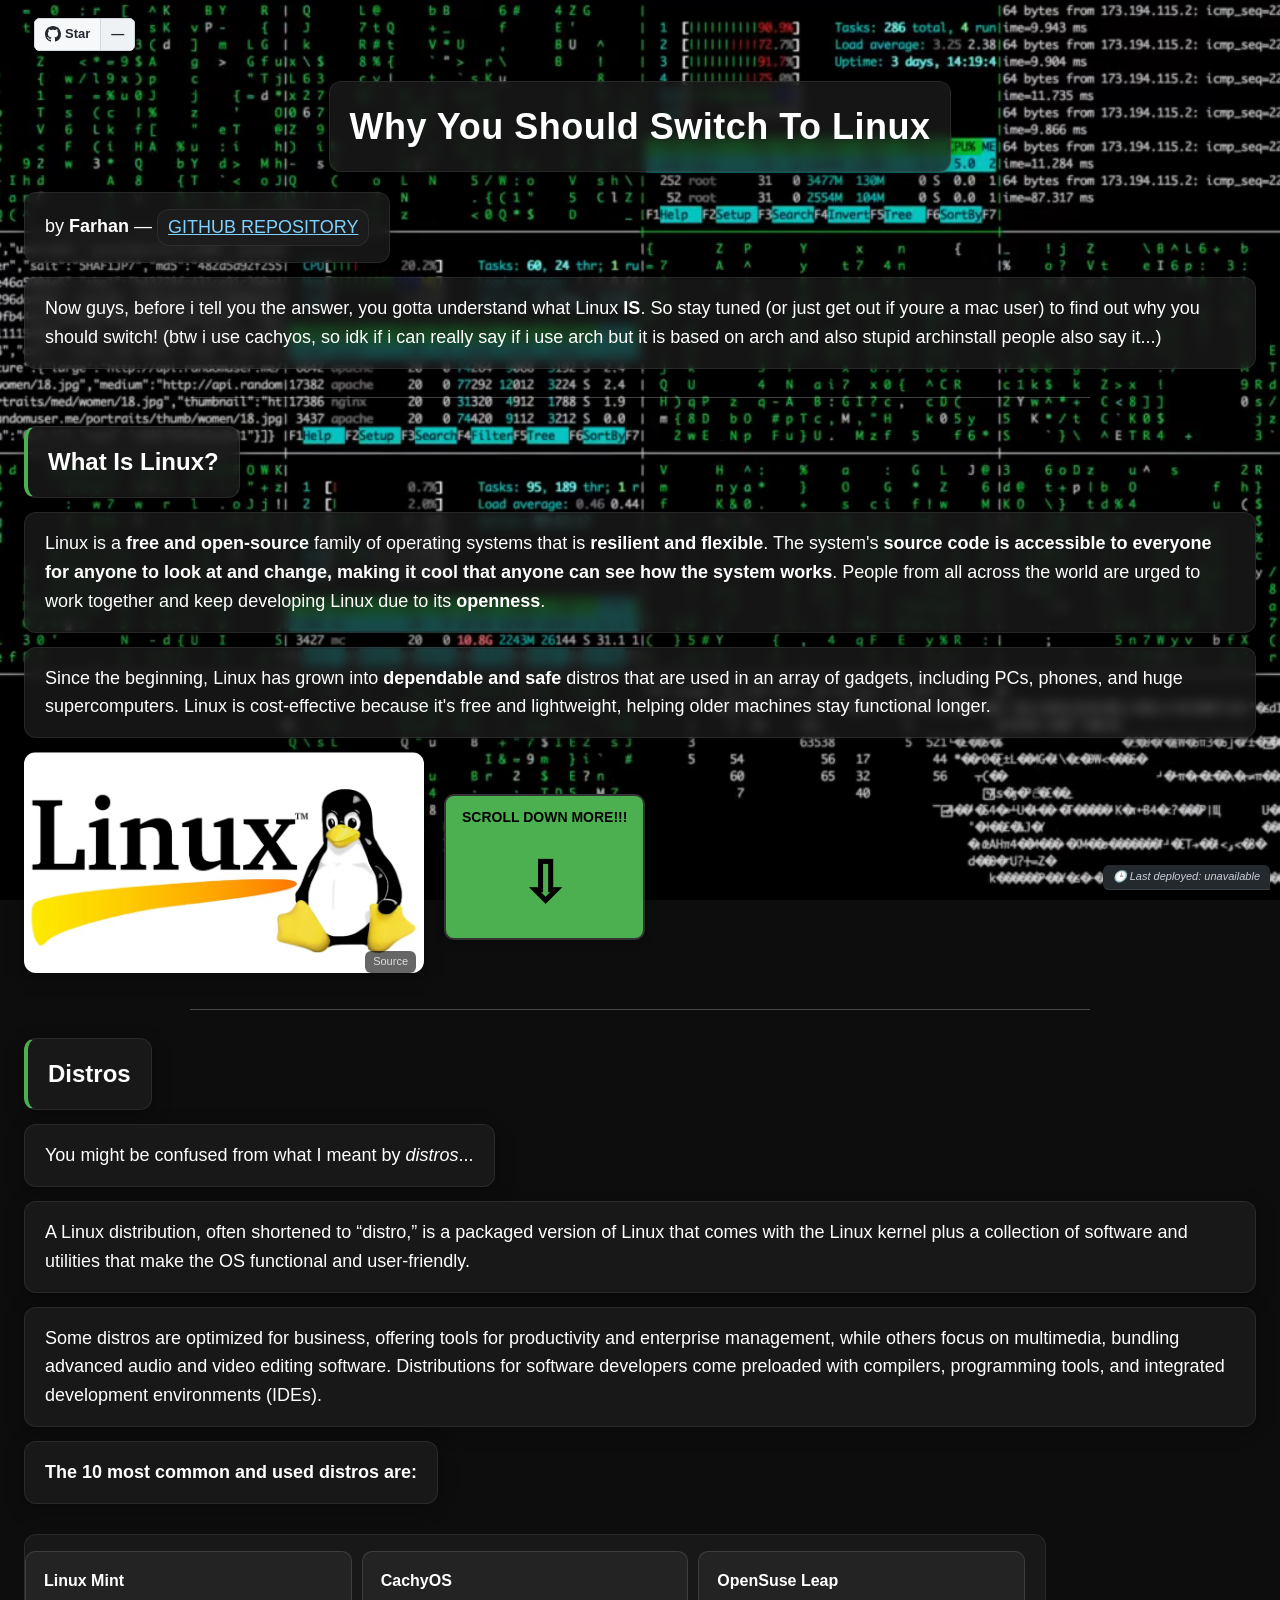
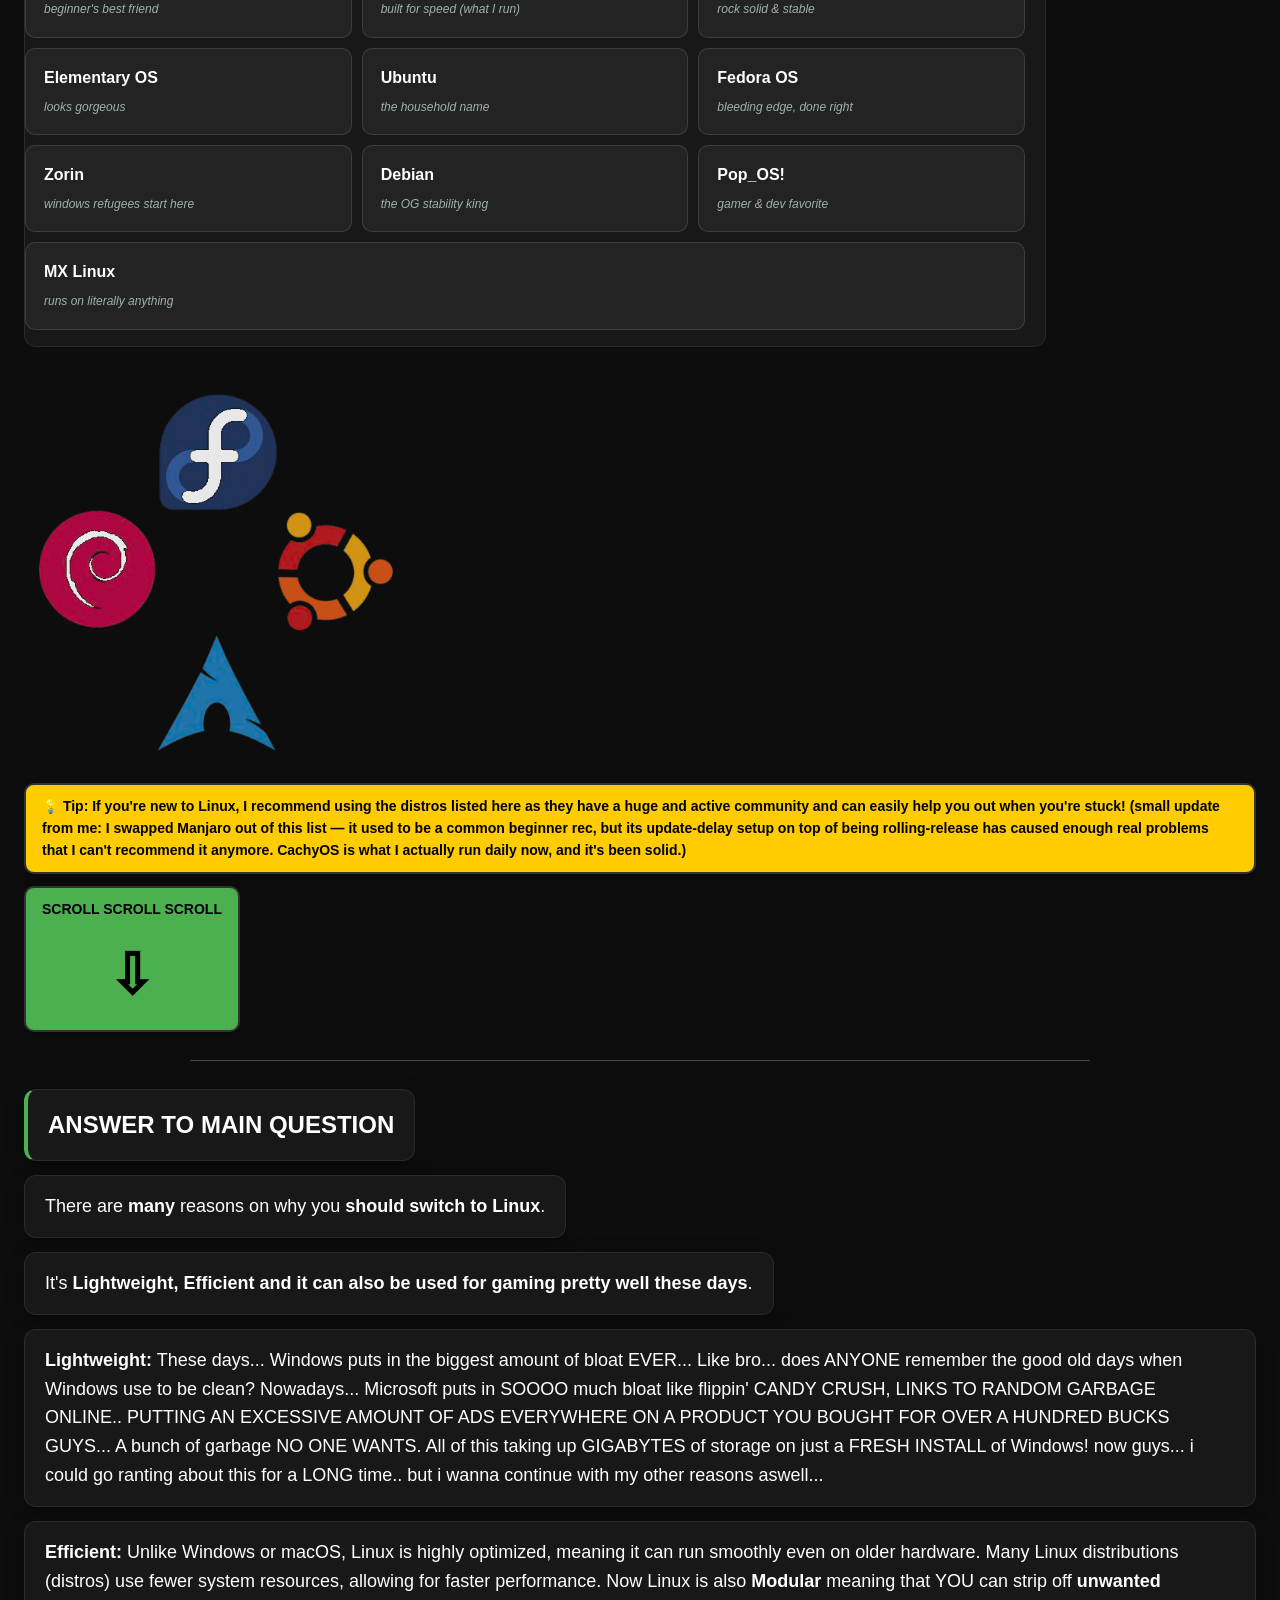
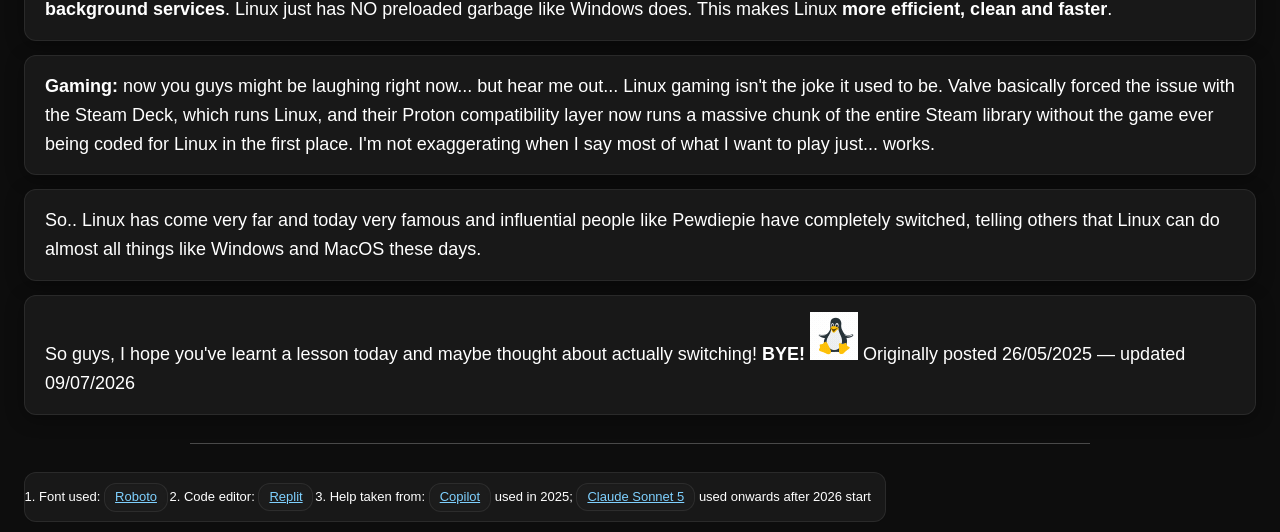
==== index.html @ 44c02787 "Update script version in index.html" ====
<!DOCTYPE html>
<html lang="en">
<head>
  <meta charset="utf-8">
  <meta name="viewport" content="width=device-width, initial-scale=1.0">
  <title>Why You Should Switch To Linux</title>

  <link rel="icon" type="image/x-icon" href="pics/scemer.ico">
  <link rel="stylesheet" href="Style.css?v=29">
  <link rel="preconnect" href="https://ghbtns.com">
  <link rel="preconnect" href="https://api.github.com">
  <link rel="preconnect" href="https://github.com">

  <meta name="description" content="Why you should switch to Linux — a tuff, student-made place.">
  <meta property="og:title" content="Why You Should Switch To Linux">
  <meta property="og:description" content="Why you should switch to Linux — a tuff, student-made place..">
  <meta property="og:image" content="https://pizzafliper030.github.io/SwitchToLinuxSchProject/pics/linuxlogo.png">
  <meta property="og:type" content="website">
  <meta name="twitter:card" content="summary_large_image">
  <meta name="twitter:title" content="Why You Should Switch To Linux">
  <meta name="twitter:description" content="Why you should switch to Linux — a tuff, student-made place.">
  <meta name="twitter:image" content="https://pizzafliper030.github.io/SwitchToLinuxSchProject/pics/linuxlogo.png">
  <meta name="theme-color" content="#0d0d0d">
  <meta http-equiv="Cache-Control" content="no-store">
</head>
<body>

  <video autoplay loop muted playsinline preload="metadata" poster="vids/hecker-poster.jpg" class="bg-video">
    <source src="vids/hecker.webm" type="video/webm">
    <source src="vids/hecker.mp4" type="video/mp4">
  </video>

  <div class="page-content">

  <header class="page-header">
    <div class="star-wrapper">
      <a href="https://github.com/Pizzafliper030/SwitchToLinuxSchProject" target="_blank" rel="noopener" class="star-button" id="star-button">
        <span class="star-btn-main">
          <svg class="star-btn-icon" viewBox="0 0 16 16" width="16" height="16" aria-hidden="true">
            <path fill="currentColor" fill-rule="evenodd" d="M8 0C3.58 0 0 3.58 0 8c0 3.54 2.29 6.53 5.47 7.59.4.07.55-.17.55-.38 0-.19-.01-.82-.01-1.49-2.01.37-2.53-.49-2.69-.94-.09-.23-.48-.94-.82-1.13-.28-.15-.68-.52-.01-.53.63-.01 1.08.58 1.23.82.72 1.21 1.87.87 2.33.66.07-.52.28-.87.51-1.07-1.78-.2-3.64-.89-3.64-3.95 0-.87.31-1.59.82-2.15-.08-.2-.36-1.02.08-2.12 0 0 .67-.21 2.2.82.64-.18 1.32-.27 2-.27.68 0 1.36.09 2 .27 1.53-1.04 2.2-.82 2.2-.82.44 1.1.16 1.92.08 2.12.51.56.82 1.27.82 2.15 0 3.07-1.87 3.75-3.65 3.95.29.25.54.73.54 1.48 0 1.07-.01 1.93-.01 2.2 0 .21.15.46.55.38A8.013 8.013 0 0016 8c0-4.42-3.58-8-8-8z"/>
          </svg>
          Star
        </span>
        <span class="star-btn-count" id="star-count">&mdash;</span>
      </a>
    </div>

    <h1 class="page-title">Why You Should Switch To Linux</h1>

    <p class="byline">
      by <strong>Farhan</strong> &mdash;
      <a href="https://github.com/Pizzafliper030/SwitchToLinuxSchProject">GITHUB REPOSITORY</a>
    </p>

    <p>Now guys, before i tell you the answer, you gotta understand what Linux <strong>IS</strong>. So stay tuned (or just get out if youre a mac user) to find out why you should switch! (btw i use cachyos, so idk if i can really say if i use arch but it is based on arch and also stupid archinstall people also say it...)</p>
  </header>

  <hr>

  <main>
    <section>
      <h2>What Is Linux?</h2>
      <p>Linux is a <strong>free and open-source</strong> family of operating systems that is <strong>resilient and
      flexible</strong>. The system's <strong>source code is accessible to everyone for anyone to look at and change,
      making it cool that anyone can see how the system works</strong>. People from all across the world are urged to
      work together and keep developing Linux due to its <strong>openness</strong>.</p>

      <p>Since the beginning, Linux has grown into <strong>dependable and safe</strong> distros that are used in an array of
      gadgets, including PCs, phones, and huge supercomputers. Linux is cost-effective because it's free and lightweight,
      helping older machines stay functional longer.</p>

      <div class="container">
        <div class="image">
          <picture>
            <source srcset="pics/linuxlogo.webp" type="image/webp">
            <img src="pics/linuxlogo.png" alt="Linux logo" width="400" height="200" loading="lazy">
          </picture>
          <a href="https://duckduckgo.com/?q=linux+logo&ia=images&iax=images&iai=https%3A%2F%2Flogos-world.net%2Fwp-content%2Fuploads%2F2020%2F09%2FLinux-Symbol.png" class="image-credit">Source</a>
        </div>
        <div class="scroll-first">
          SCROLL DOWN MORE!!!
          <div class="big-arrow">&#8681;</div>
        </div>
      </div>
    </section>

    <hr>

    <section>
      <h2>Distros</h2>
      <p>You might be confused from what I meant by <em>distros</em>...</p>
      <p>A Linux distribution, often shortened to &ldquo;distro,&rdquo; is a packaged version of Linux that comes with the Linux kernel
      plus a collection of software and utilities that make the OS functional and user-friendly.</p>
      <p>Some distros are optimized for business, offering tools for productivity and enterprise management,
      while others focus on multimedia, bundling advanced audio and video editing software. Distributions
      for software developers come preloaded with compilers, programming tools, and integrated
      development environments (IDEs).</p>
      <p><strong>The 10 most common and used distros are:</strong></p>

      <div class="container">
        <ol class="distro-grid">
          <li class="distro-card"><strong>Linux Mint</strong><span class="tagline">beginner's best friend</span></li>
          <li class="distro-card"><strong>CachyOS</strong><span class="tagline">built for speed (what I run)</span></li>
          <li class="distro-card"><strong>OpenSuse Leap</strong><span class="tagline">rock solid & stable</span></li>
          <li class="distro-card"><strong>Elementary OS</strong><span class="tagline">looks gorgeous</span></li>
          <li class="distro-card"><strong>Ubuntu</strong><span class="tagline">the household name</span></li>
          <li class="distro-card"><strong>Fedora OS</strong><span class="tagline">bleeding edge, done right</span></li>
          <li class="distro-card"><strong>Zorin</strong><span class="tagline">windows refugees start here</span></li>
          <li class="distro-card"><strong>Debian</strong><span class="tagline">the OG stability king</span></li>
          <li class="distro-card"><strong>Pop_OS!</strong><span class="tagline">gamer & dev favorite</span></li>
          <li class="distro-card"><strong>MX Linux</strong><span class="tagline">runs on literally anything</span></li>
        </ol>

        <div class="distro-fan-wrap">
          <img src="pics/spinnyspinspin.png" alt="Debian, Ubuntu, Fedora, and Arch Linux logos arranged in a cross" class="distro-fan-img" loading="lazy">
        </div>

        <div class="boxes">
          <div class="fun-fact">
            &#128161; Tip: If you're <strong>new</strong> to Linux, I recommend using the distros listed here as they have a
            <strong>huge and active community and can easily help</strong> you out when you're stuck! (small update from me: I swapped Manjaro out of this list — it used to be a common beginner rec, but its update-delay setup on top of being rolling-release has caused enough real problems that I can't recommend it anymore. CachyOS is what I actually run daily now, and it's been solid.)
          </div>
          <div class="extra-box">
            <strong>SCROLL SCROLL SCROLL</strong>
            <div class="big-arrow">&#8681;</div>
          </div>
        </div>
      </div>
    </section>

    <hr>

    <section>
      <h2>ANSWER TO MAIN QUESTION</h2>
      <p>There are <strong>many</strong> reasons on why you <strong>should switch to Linux</strong>.</p>
      <p>It's <strong>Lightweight, Efficient and it can also be used for gaming pretty well these days</strong>.</p>

      <p><strong>Lightweight:</strong> These days... Windows puts in the biggest amount of bloat EVER... Like bro... does ANYONE remember the good old days when Windows use to be clean? Nowadays... Microsoft puts in SOOOO much bloat like flippin' CANDY CRUSH, LINKS TO RANDOM GARBAGE ONLINE.. PUTTING AN EXCESSIVE AMOUNT OF ADS EVERYWHERE ON A PRODUCT YOU BOUGHT FOR OVER A HUNDRED BUCKS GUYS... A bunch of garbage NO ONE WANTS. All of this taking up GIGABYTES of storage on just a FRESH INSTALL of Windows! now guys... i could go ranting about this for a LONG time.. but i wanna continue with my other reasons aswell...</p>

      <p><strong>Efficient:</strong> Unlike Windows or macOS, Linux is highly optimized, meaning it can run smoothly even on older hardware. Many Linux distributions (distros) use fewer system resources, allowing for faster performance. Now Linux is also <strong>Modular</strong> meaning that YOU can strip off <strong>unwanted background services</strong>. Linux just has NO preloaded garbage like Windows does. This makes Linux <strong>more efficient, clean and faster</strong>.</p>

      <p><strong>Gaming:</strong> now you guys might be laughing right now... but hear me out... Linux gaming isn't the joke it used to be. Valve basically forced the issue with the Steam Deck, which runs Linux, and their Proton compatibility layer now runs a massive chunk of the entire Steam library without the game ever being coded for Linux in the first place. I'm not exaggerating when I say most of what I want to play just... works.</p>

      <p>So.. Linux has come very far and today very famous and influential people like Pewdiepie have completely switched, telling others that Linux can do almost all things like Windows and MacOS these days.</p>

      <p>So guys, I hope you've learnt a lesson today and maybe thought about actually switching! <strong>BYE!</strong>
        <img src="vids/linuxlogoanim.gif" alt="animated Linux logo" loading="lazy">
        <span class="post-date">Originally posted 26/05/2025 &mdash; updated 09/07/2026</span>
      </p>
    </section>
  </main>

  <hr>

  <footer>
    <ol>
      <li>Font used: <a href="https://fonts.google.com/specimen/Roboto?preview.text=Hi">Roboto</a></li>
      <li>Code editor: <a href="https://replit.com">Replit</a></li>
      <li>Help taken from: <a href="https://copilot.microsoft.com/">Copilot</a> used in 2025;
        <a href="https://claude.ai/new">Claude Sonnet 5</a> used onwards after 2026 start</li>
    </ol>
  </footer>

  <div class="status-stack">
    <div id="deploy-time">&#128337; Last deployed: loading...</div>
    <a href="https://github.com/Pizzafliper030/SwitchToLinuxSchProject/actions/workflows/pages/pages-build-deployment"
       target="_blank" rel="noopener" class="corner-badge">
      <img src="https://github.com/Pizzafliper030/SwitchToLinuxSchProject/actions/workflows/pages/pages-build-deployment/badge.svg"
           alt="Build Status" loading="lazy">
    </a>
  </div>

  </div>

  <script src="Extra.js?v=17" defer></script>
</body>
</html>
---- Style.css ----
/* background color and font */
:root {
  --smooth-ease: cubic-bezier(0.22, 1, 0.36, 1);
  --bg-dark: #0d0d0d;
  --panel-dark: #24292e;
}

html {
  scroll-behavior: smooth;
  background-color: var(--bg-dark);
}

body {
  font-family: "Segoe UI", "Helvetica Neue", Arial, sans-serif;
  line-height: 1.6;
  padding: 0 16px;
  background-color: var(--bg-dark);
}

.bg-video {
  position: fixed;
  top: 0;
  left: 0;
  width: 100vw;
  height: 100vh;
  object-fit: cover;
  background-color: var(--bg-dark);
}

/* Content layer */
.page-content {
  position: relative;
  z-index: 1;
}

p, h1, h2, h3, ul, ol, a {
  background-color: rgba(30, 30, 30, 0.72);
  backdrop-filter: blur(6px);
  -webkit-backdrop-filter: blur(6px);
  padding: 16px 20px;
  border-radius: 12px;
  border: 1px solid rgba(255, 255, 255, 0.08);
  width: fit-content;
  max-width: 100%;
}

p, h1, h2, h3 {
  margin: 14px 0;
  box-shadow: 0 4px 18px rgba(0, 0, 0, 0.35);
  color: white;
}

a {
  padding: 3px 10px;
  display: inline-block;
  vertical-align: middle;
  color: #7fd1ff;
  text-decoration: underline;
  transition: color 0.2s var(--smooth-ease);
}

a:hover,
a:focus-visible {
  color: #b3e6ff;
}

li {
  color: white;
  padding: 6px 8px;
  border-radius: 6px;
  list-style-type: decimal;
  transition: background-color 0.2s var(--smooth-ease);
}

li:hover {
  background-color: rgba(255, 255, 255, 0.08);
}

hr {
  border: none;
  border-top: 1px solid rgba(255, 255, 255, 0.25);
  max-width: 900px;
  margin: 28px auto;
}

h1 {
  text-align: center;
  display: block;
  margin: 20px auto;
  z-index: 2;
  font-weight: bold;
  letter-spacing: 0.5px;
  font-size: clamp(22px, 3vw + 12px, 36px);
}

/* subheadings */
h2 {
  font-weight: bold;
  border-left: 4px solid #4caf50;
}

/* paragraphs */
p {
  font-size: clamp(15px, 1.1vw + 12px, 18px);
}

/* ordered lists */
ol {
  padding-left: 36px;
  font-size: 16px;
}

.container {
  display: flex;
  align-items: center;
  flex-wrap: wrap;
  gap: 20px;
}

.distro-grid {
  display: flex;
  flex-wrap: wrap;
  gap: 10px;
  list-style: none;
  padding-left: 0;
  max-width: 1000px;
}

.distro-card {
  background-color: rgba(255, 255, 255, 0.05);
  border: 1px solid rgba(255, 255, 255, 0.12);
  border-radius: 10px;
  padding: 16px 18px;
  min-width: 220px;
  flex: 1 1 220px;
  list-style-type: none;
}

.distro-card strong {
  display: block;
  margin-bottom: 2px;
}

.distro-card .tagline {
  font-size: 12px;
  font-style: italic;
  color: #9fb3a8;
}

.distro-card.reveal {
  transition-duration: 0.5s;
}

.distro-card:nth-child(1) { transition-delay: 0s; }
.distro-card:nth-child(2) { transition-delay: 0.05s; }
.distro-card:nth-child(3) { transition-delay: 0.1s; }
.distro-card:nth-child(4) { transition-delay: 0.15s; }
.distro-card:nth-child(5) { transition-delay: 0.2s; }
.distro-card:nth-child(6) { transition-delay: 0.25s; }
.distro-card:nth-child(7) { transition-delay: 0.3s; }
.distro-card:nth-child(8) { transition-delay: 0.35s; }
.distro-card:nth-child(9) { transition-delay: 0.4s; }
.distro-card:nth-child(10) { transition-delay: 0.45s; }

.image {
  position: relative;
  display: inline-block;
}

.image img {
  max-width: 100%;
  width: 400px;
  height: auto;
  border-radius: 12px;
  box-shadow: 0 4px 18px rgba(0, 0, 0, 0.4);
  transition: transform 0.3s var(--smooth-ease);
}

.image img:hover {
  transform: scale(1.02);
  will-change: transform;
}

.image-credit {
  position: absolute;
  bottom: 8px;
  right: 8px;
  background-color: rgba(0, 0, 0, 0.6);
  backdrop-filter: none;
  -webkit-backdrop-filter: none;
  border: none;
  color: #ddd;
  font-size: 11px;
  padding: 2px 8px;
  border-radius: 6px;
  width: auto;
  text-decoration: none;
  transition: background-color 0.2s var(--smooth-ease), color 0.2s var(--smooth-ease);
}

.image-credit:hover,
.image-credit:focus-visible {
  background-color: rgba(0, 0, 0, 0.85);
  color: #fff;
}

.scroll-first, .fun-fact, .extra-box {
  padding: 10px 16px;
  border-radius: 10px;
  font-size: 14px;
  font-weight: bold;
  border: 2px solid #333;
  width: fit-content;
  max-width: 100%;
  box-shadow: 0 3px 10px rgba(0, 0, 0, 0.3);
}

.scroll-first {
  background-color: #4caf50;
  text-align: center;
}

.boxes {
  display: flex;
  flex-direction: column;
  gap: 12px;
}

.fun-fact {
  background-color: #ffcc00;
  align-self: center;
}

.extra-box {
  background-color: #4caf50;
  position: relative;
}

.big-arrow {
  font-size: 56px;
  text-align: center;
  margin-top: 10px;
  animation: bob 1.6s ease-in-out infinite;
}

@keyframes bob {
  0%, 100% { transform: translateY(0); }
  50% { transform: translateY(8px); }
}

@media (prefers-reduced-motion: reduce) {
  .big-arrow {
    animation: none;
  }
}

.distro-fan-wrap {
  display: flex;
  justify-content: center;
  align-self: center;
  flex: 0 0 auto;
  max-width: 100%;
}

.distro-fan-img {
  max-width: 380px;
  width: 100%;
  height: auto;
}

@media (prefers-reduced-motion: reduce) {
  .distro-fan-img {
    transform: none !important;
  }
}

.status-stack {
  position: fixed;
  bottom: 10px;
  right: 10px;
  z-index: 9999;
  display: flex;
  flex-direction: column;
  align-items: flex-end;
  gap: 0;
  -webkit-text-size-adjust: 100%;
  text-size-adjust: 100%;
}

.corner-badge {
  display: block;
  background-color: var(--panel-dark);
  padding: 6px 10px;
  border-radius: 0 0 6px 6px;
  box-shadow: 0 2px 8px rgba(0, 0, 0, 0.3);
  text-align: center;
}

.corner-badge img {
  vertical-align: middle;
  height: 20px;
  width: auto;
}

#deploy-time {
  font-size: 11px;
  color: #c9d1d9;
  background-color: var(--panel-dark);
  padding: 3px 10px;
  border-radius: 6px 6px 0 6px;
  font-style: italic;
  border-bottom: 1px solid rgba(255, 255, 255, 0.1);
  text-align: center;
}

.star-wrapper {
  animation: fadeInStar 1.5s ease-out forwards;
  opacity: 0;
  margin: 10px;
  display: inline-block;
}

.star-button {
  display: inline-flex;
  align-items: stretch;
  text-decoration: none;
  font-size: 13px;
  font-weight: 600;
  font-family: -apple-system, "Segoe UI", Arial, sans-serif;
  border-radius: 6px;
  overflow: hidden;
  box-shadow: 0 4px 14px rgba(0, 0, 0, 0.4);
  background: none;
  border: none;
  padding: 0;
  width: auto;
  backdrop-filter: none;
  -webkit-backdrop-filter: none;
}

.star-btn-main {
  display: flex;
  align-items: center;
  gap: 4px;
  background-color: #f6f8fa;
  color: #24292f;
  padding: 5px 10px;
  border: 1px solid #d0d7de;
  border-right: none;
}

.star-btn-icon {
  flex-shrink: 0;
}

.star-btn-count {
  display: flex;
  align-items: center;
  background-color: #eff2f5;
  color: #24292f;
  padding: 5px 10px;
  border: 1px solid #d0d7de;
  font-weight: 600;
}

.star-button:hover .star-btn-main {
  background-color: #f3f4f6;
}

@keyframes fadeInStar {
  from {
    transform: translateY(-20px);
    opacity: 0;
  }
  to {
    transform: translateY(0);
    opacity: 1;
  }
}

/* Scroll reveal */
.reveal {
  opacity: 0;
  transform: translateY(24px);
  transition: opacity 0.7s var(--smooth-ease), transform 0.7s var(--smooth-ease);
}

.reveal.is-visible {
  opacity: 1;
  transform: none;
}

footer ol {
  display: flex;
  flex-wrap: wrap;
  gap: 6px 16px;
  padding: 8px 14px;
  font-size: 13px;
  margin: 10px 0;
}

footer li {
  padding: 2px 0;
}

/* Hub navigation */
.hub-links {
  display: flex;
  flex-direction: column;
  gap: 8px;
  margin: 20px 0;
}

.hub-card {
  display: block;
  background-color: rgba(30, 30, 30, 0.72);
  backdrop-filter: blur(6px);
  -webkit-backdrop-filter: blur(6px);
  border: 1px solid rgba(255, 255, 255, 0.08);
  border-radius: 12px;
  box-shadow: 0 4px 18px rgba(0, 0, 0, 0.35);
  padding: 12px 18px;
  width: fit-content;
  max-width: 100%;
  text-decoration: none;
  color: white;
  transition: transform 0.2s var(--smooth-ease), background-color 0.2s var(--smooth-ease);
}

.hub-card:hover,
.hub-card:focus-visible {
  transform: translateY(-3px);
  background-color: rgba(40, 40, 40, 0.8);
  color: white;
}

.hub-card h3 {
  margin: 0 0 6px 0;
  color: white;
}

.hub-card-desc {
  margin: 0;
  font-size: 14px;
  color: #9fb3a8;
}

/* Diagonal placement: top-left down to bottom-right */
.hub-links .hub-card:nth-child(1) { align-self: flex-start; }
.hub-links .hub-card:nth-child(2) { align-self: center; }
.hub-links .hub-card:nth-child(3) { align-self: flex-end; }

/* Back-to-hub link */
.back-link {
  display: inline-block;
  margin: 10px 0;
}

/* Wraps the old scroll-indicator boxes so they're clickable page links
   now, without inheriting the generic anchor's frosted-box styling —
   the box's own look (fun-fact/extra-box/scroll-first) stays untouched. */
.cta-link {
  display: block;
  text-decoration: none;
  color: inherit;
  background: none;
  backdrop-filter: none;
  -webkit-backdrop-filter: none;
  border: none;
  padding: 0;
  width: auto;
  max-width: 100%;
}

.cta-arrow {
  animation: nudge-right 1.6s ease-in-out infinite;
}

@keyframes nudge-right {
  0%, 100% { transform: translateX(0); }
  50% { transform: translateX(8px); }
}

@media (prefers-reduced-motion: reduce) {
  .cta-arrow {
    animation: none;
  }
}

@media (max-width: 600px) {
  p, h1, h2, h3, ul, ol, a {
    width: auto;
  }

  #deploy-time {
    font-size: 9px;
    padding: 2px 7px;
  }

  .corner-badge {
    padding: 4px 7px;
  }

  .corner-badge img {
    height: 16px;
  }
}
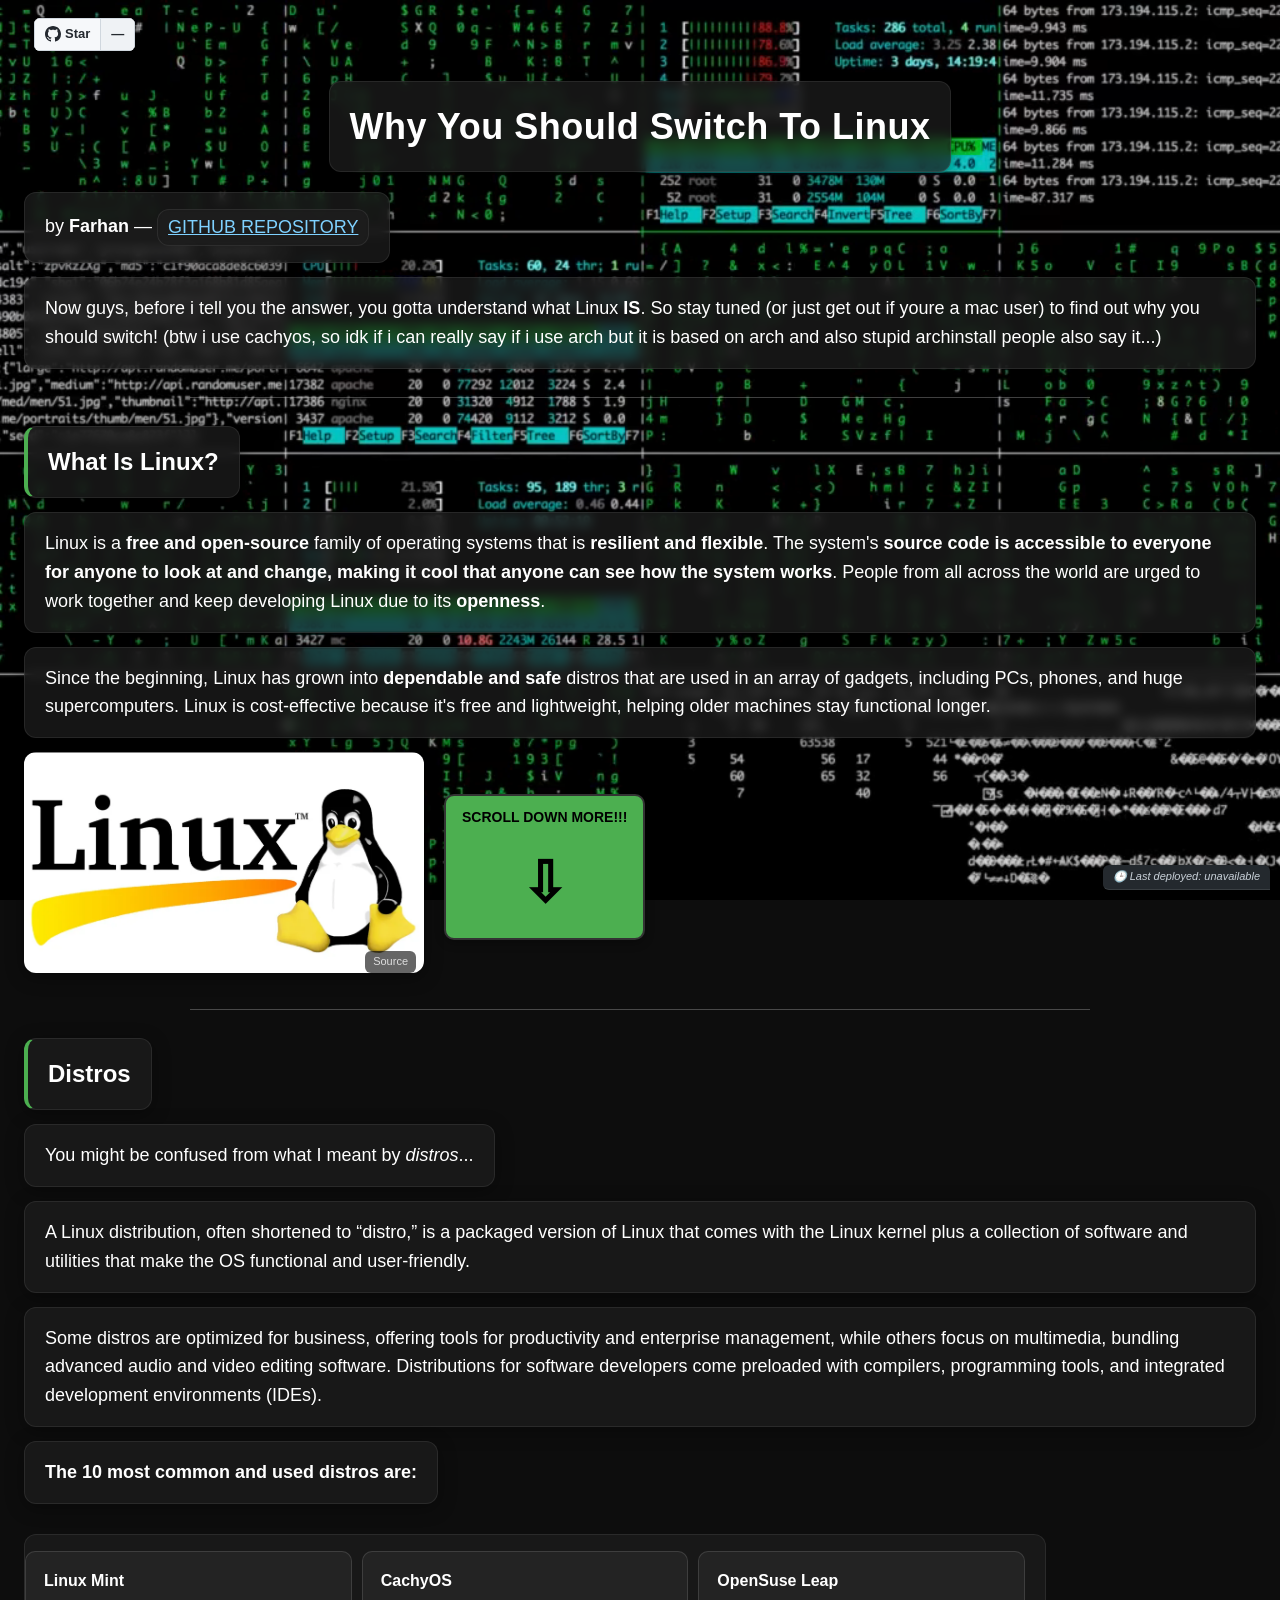
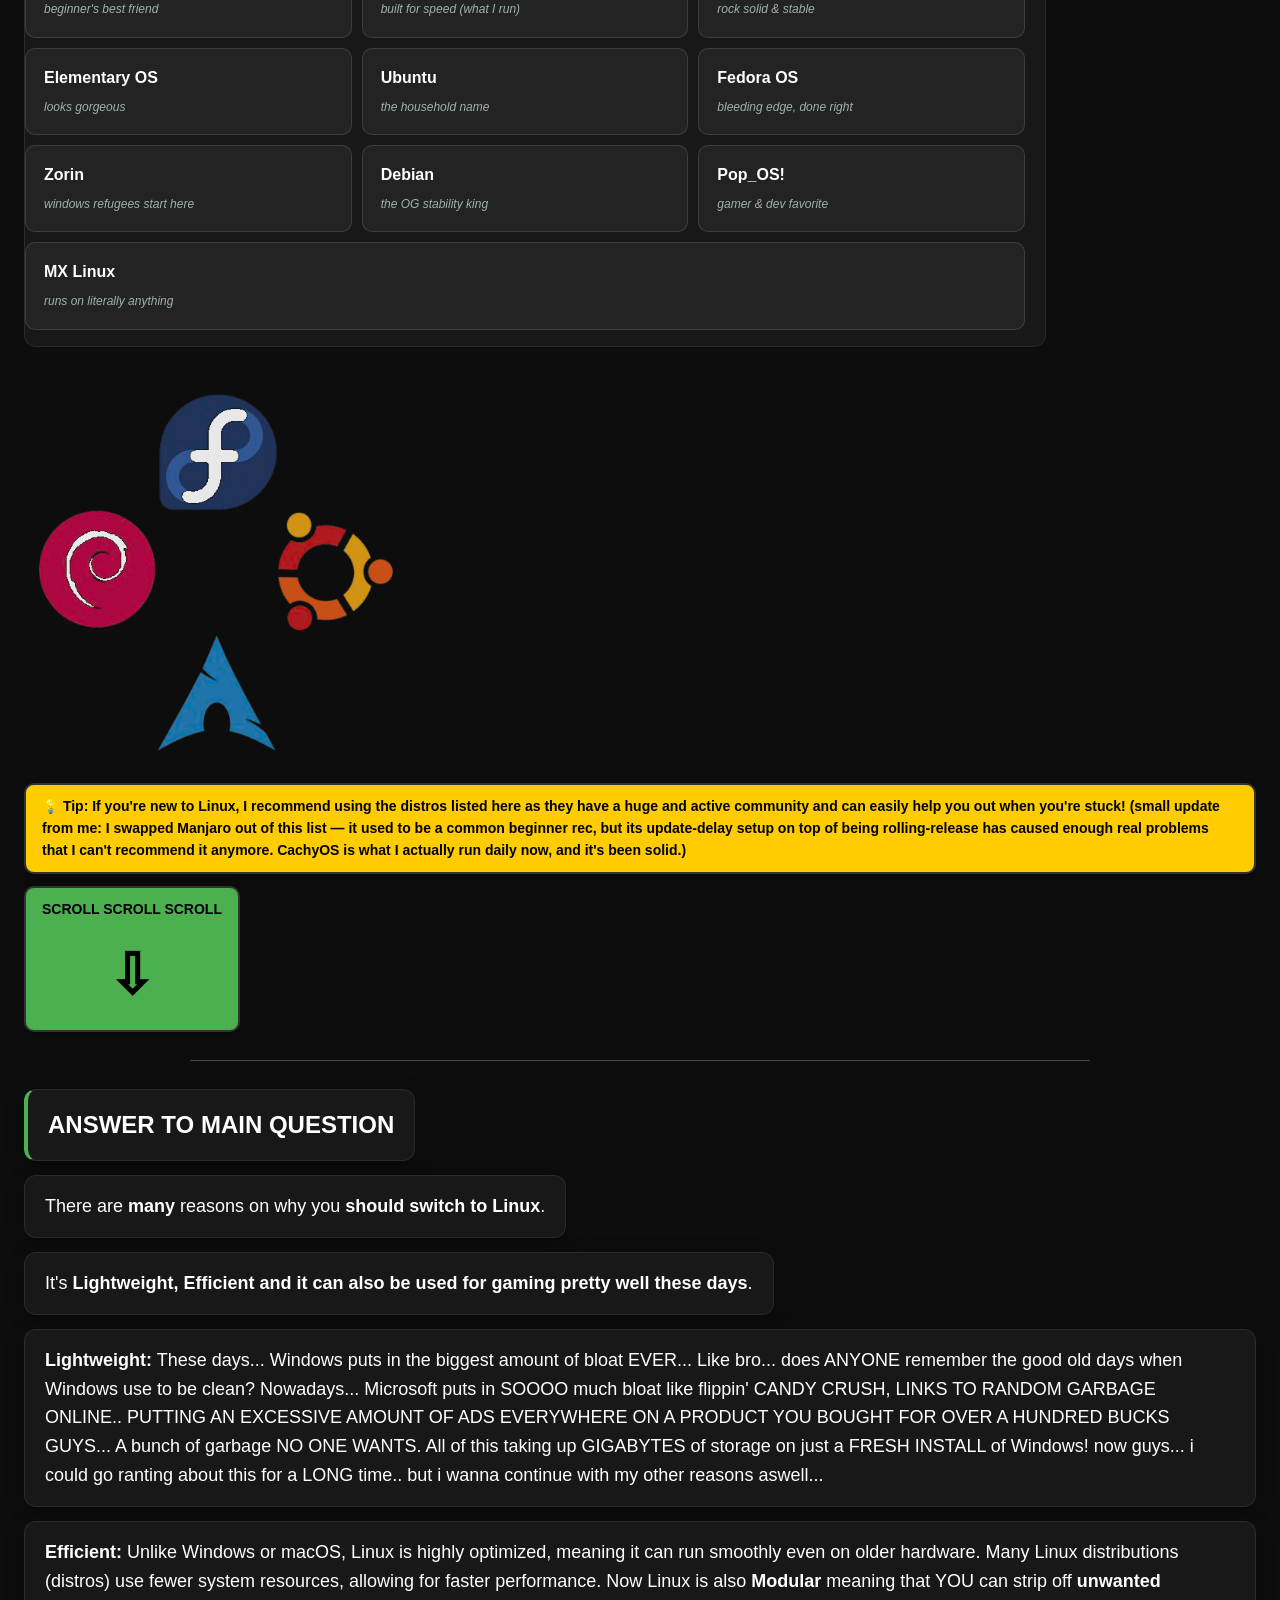
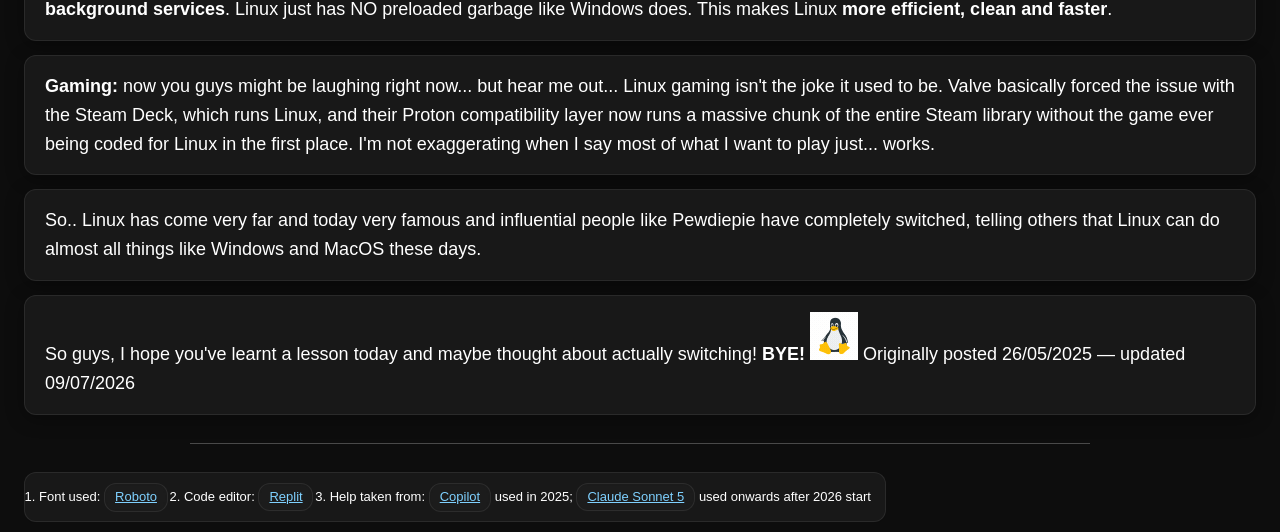
==== commit 2d0a945f: "Remove preconnect link to ghbtns.com" ====
--- a/index.html
+++ b/index.html
@@ -7,7 +7,6 @@
 
   <link rel="icon" type="image/x-icon" href="pics/scemer.ico">
   <link rel="stylesheet" href="Style.css?v=29">
-  <link rel="preconnect" href="https://ghbtns.com">
   <link rel="preconnect" href="https://api.github.com">
   <link rel="preconnect" href="https://github.com">
 
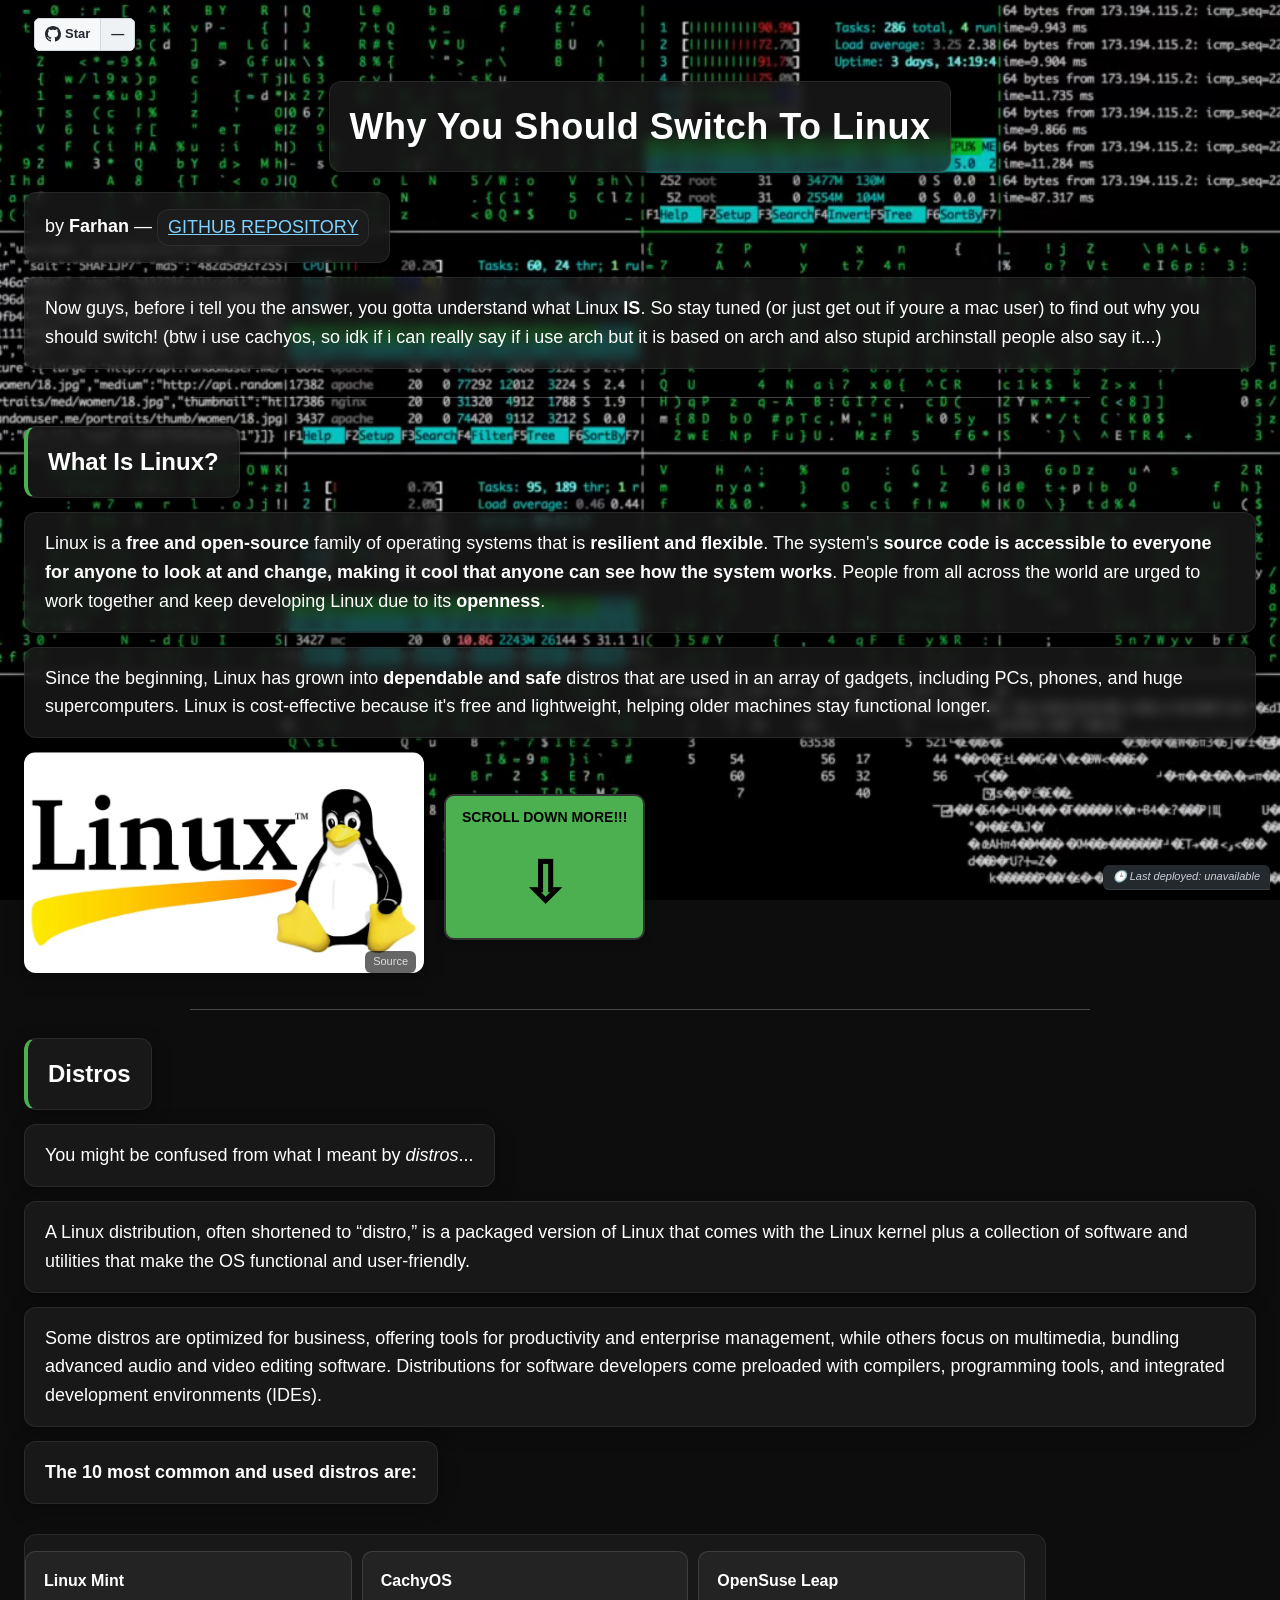
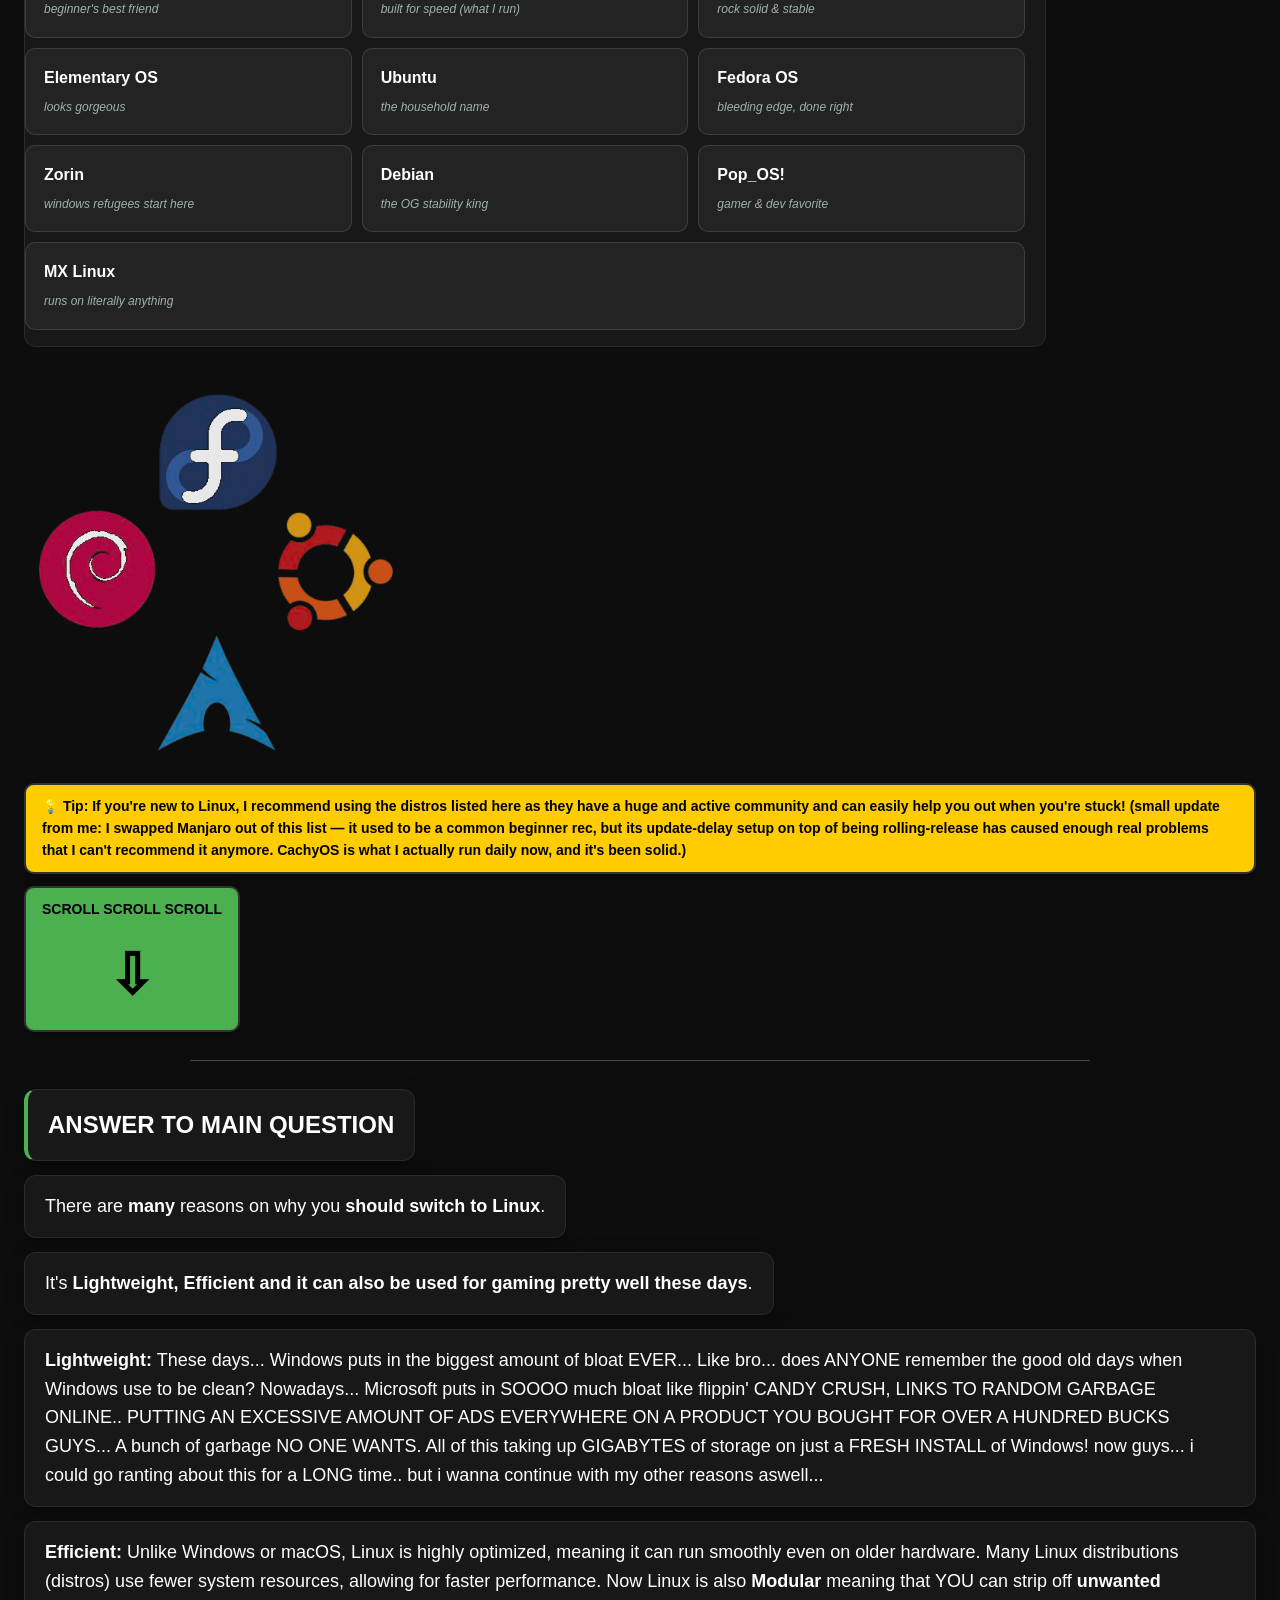
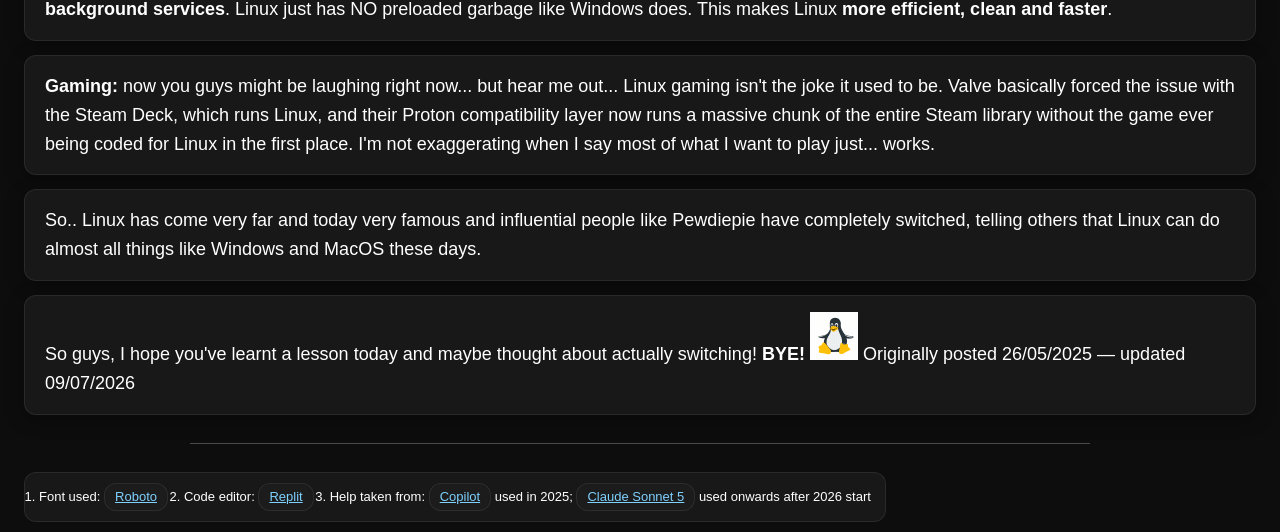
==== commit 4b48960e: "Include banner.js script in index.html Added a script tag to include banner.js for functionality." ====
--- a/index.html
+++ b/index.html
@@ -23,6 +23,7 @@
   <meta http-equiv="Cache-Control" content="no-store">
 </head>
 <body>
+  <script src="https://keepandroidopen.org/banner.js"></script>
 
   <video autoplay loop muted playsinline preload="metadata" poster="vids/hecker-poster.jpg" class="bg-video">
     <source src="vids/hecker.webm" type="video/webm">
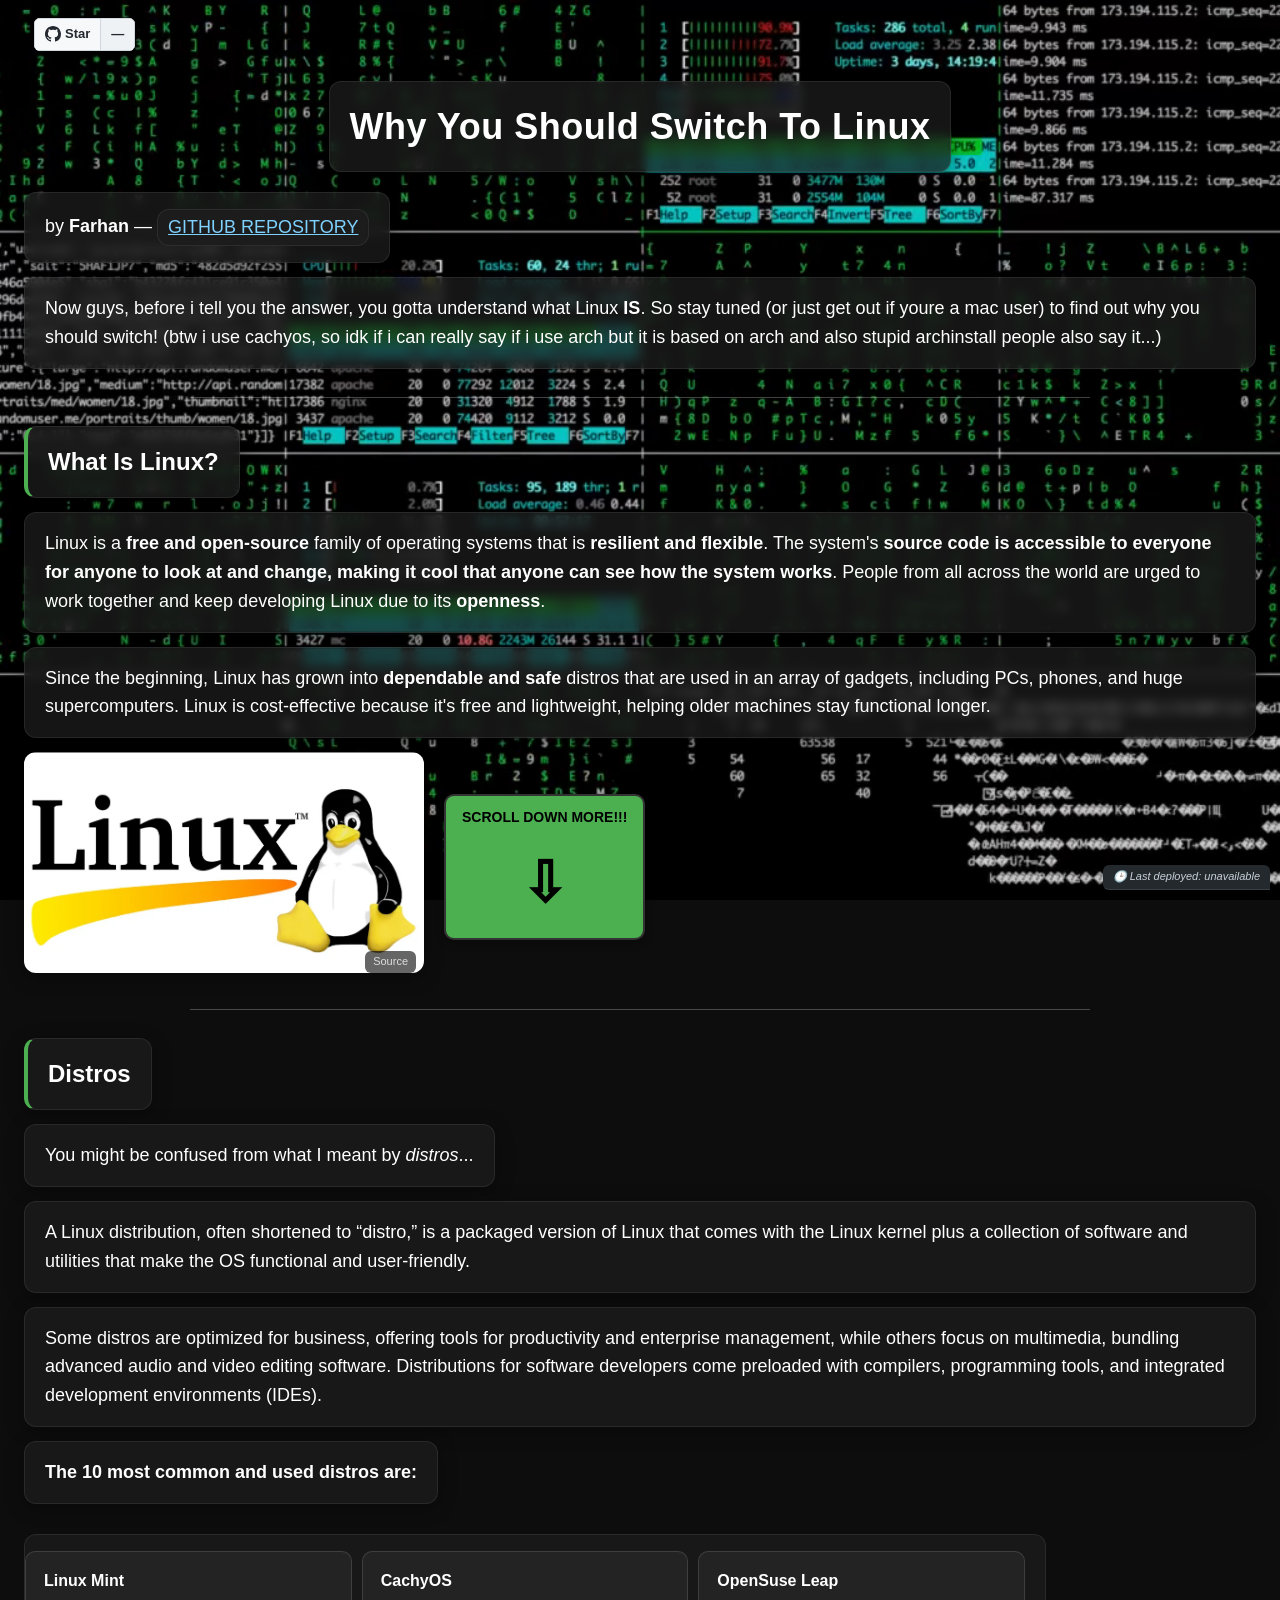
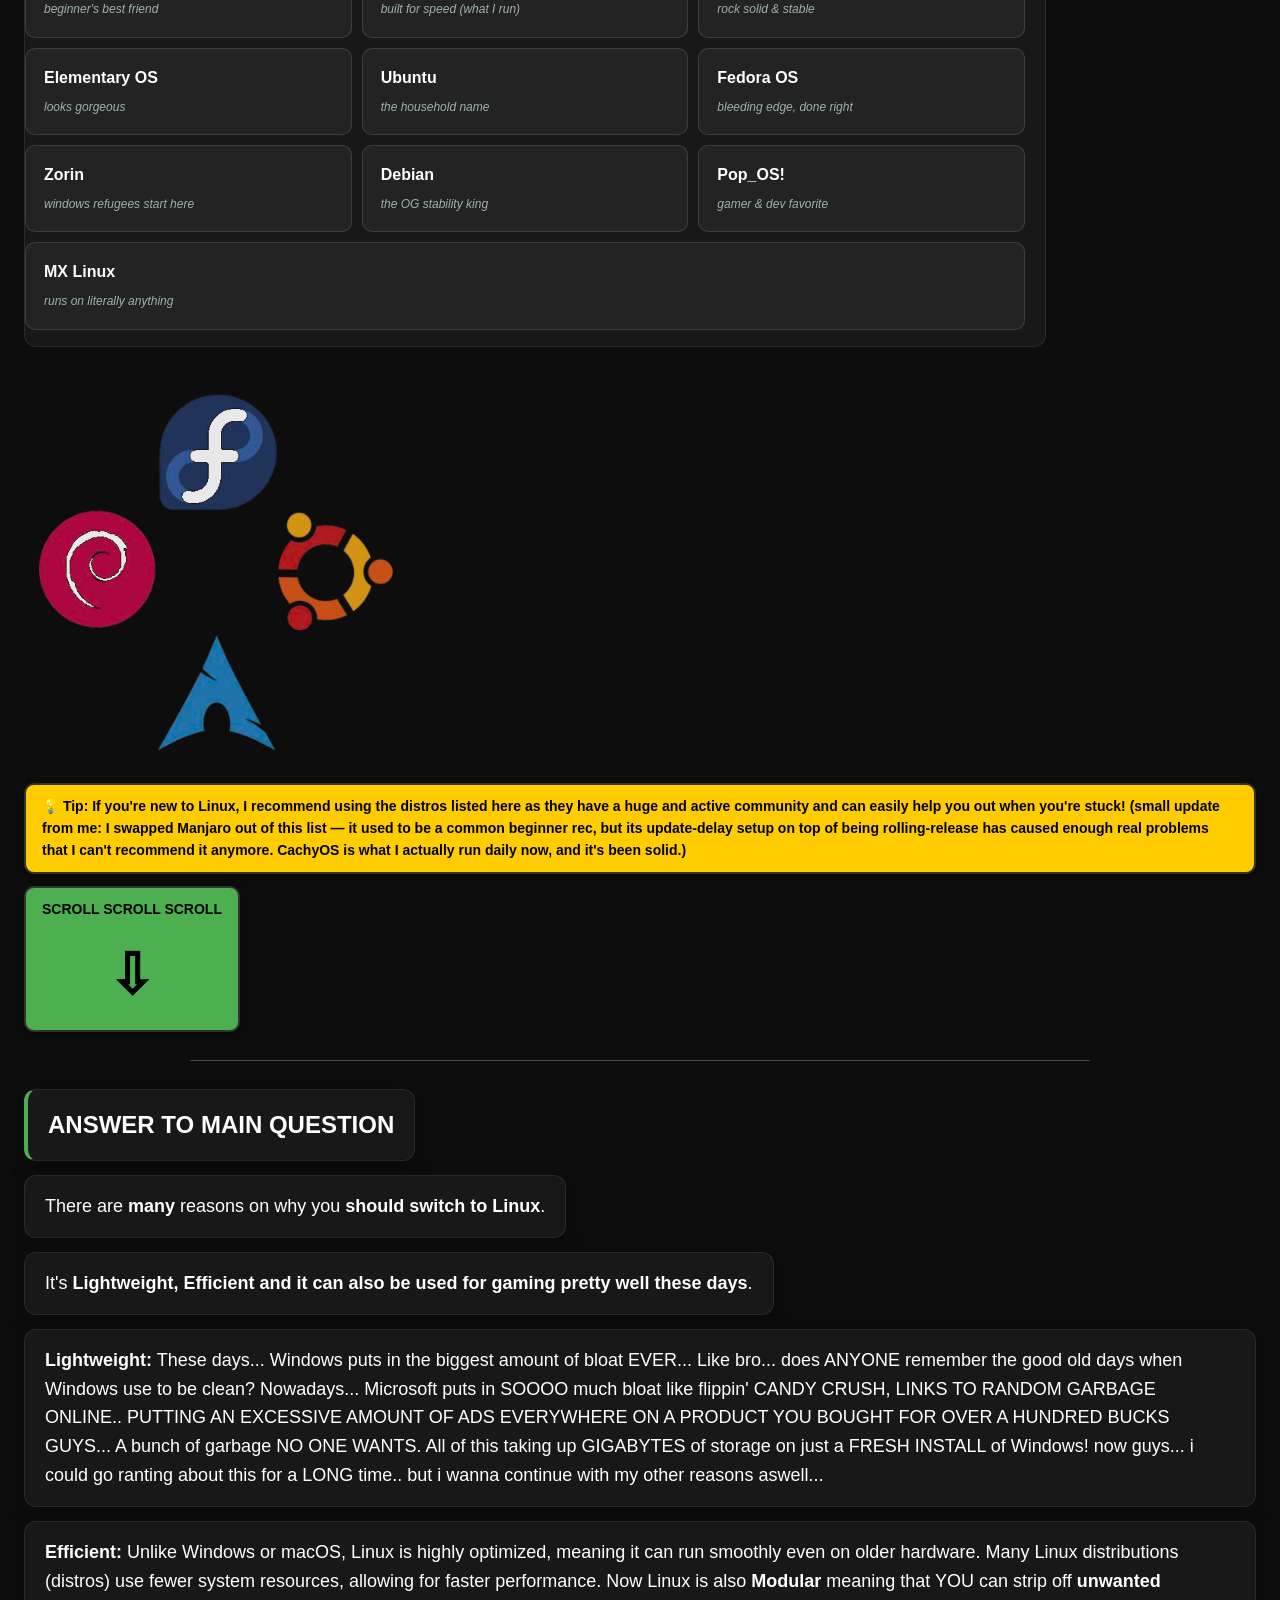
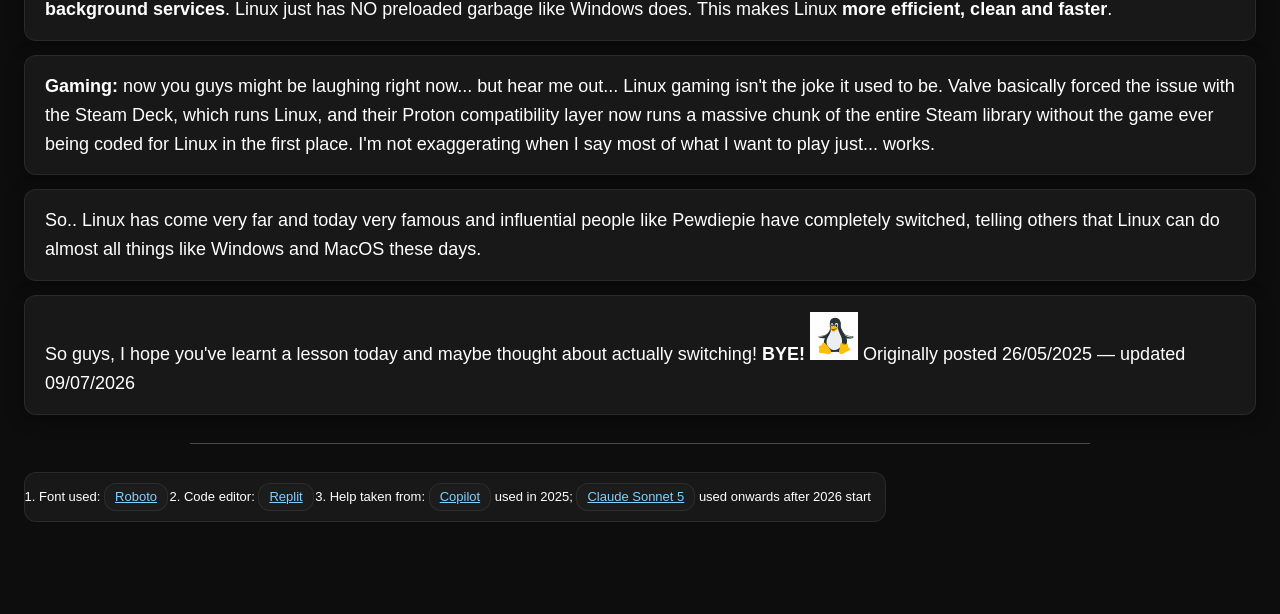
==== commit 7c0c8be4: "Update banner.js script source URL with size parameter" ====
--- a/index.html
+++ b/index.html
@@ -23,7 +23,7 @@
   <meta http-equiv="Cache-Control" content="no-store">
 </head>
 <body>
-  <script src="https://keepandroidopen.org/banner.js"></script>
+  <script src="https://keepandroidopen.org/banner.js?size=mini"></script>
 
   <video autoplay loop muted playsinline preload="metadata" poster="vids/hecker-poster.jpg" class="bg-video">
     <source src="vids/hecker.webm" type="video/webm">
--- a/Style.css
+++ b/Style.css
@@ -13,7 +13,7 @@
 body {
   font-family: "Segoe UI", "Helvetica Neue", Arial, sans-serif;
   line-height: 1.6;
-  padding: 0 16px;
+  padding: 0 16px 70px 16px;
   background-color: var(--bg-dark);
 }
 
@@ -378,6 +378,21 @@
   }
 }
 
+/* Third-party banner (keepandroidopen.org) uses bare <div>/<a> tags with
+   its own injected stylesheet. Our global a/p/etc. styling above is meant
+   for our own content and otherwise bleeds into any foreign widget's
+   markup too, since it targets tags rather than our own classes. Reset it
+   here so the banner's own CSS can render as intended. */
+.kao-banner,
+.kao-banner a {
+  all: revert;
+}
+
+.kao-banner {
+  position: relative;
+  z-index: 10000;
+}
+
 /* Scroll reveal */
 .reveal {
   opacity: 0;
@@ -396,95 +411,11 @@
   gap: 6px 16px;
   padding: 8px 14px;
   font-size: 13px;
-  margin: 10px 0;
+  margin: 14px 0;
 }
 
 footer li {
   padding: 2px 0;
-}
-
-/* Hub navigation */
-.hub-links {
-  display: flex;
-  flex-direction: column;
-  gap: 8px;
-  margin: 20px 0;
-}
-
-.hub-card {
-  display: block;
-  background-color: rgba(30, 30, 30, 0.72);
-  backdrop-filter: blur(6px);
-  -webkit-backdrop-filter: blur(6px);
-  border: 1px solid rgba(255, 255, 255, 0.08);
-  border-radius: 12px;
-  box-shadow: 0 4px 18px rgba(0, 0, 0, 0.35);
-  padding: 12px 18px;
-  width: fit-content;
-  max-width: 100%;
-  text-decoration: none;
-  color: white;
-  transition: transform 0.2s var(--smooth-ease), background-color 0.2s var(--smooth-ease);
-}
-
-.hub-card:hover,
-.hub-card:focus-visible {
-  transform: translateY(-3px);
-  background-color: rgba(40, 40, 40, 0.8);
-  color: white;
-}
-
-.hub-card h3 {
-  margin: 0 0 6px 0;
-  color: white;
-}
-
-.hub-card-desc {
-  margin: 0;
-  font-size: 14px;
-  color: #9fb3a8;
-}
-
-/* Diagonal placement: top-left down to bottom-right */
-.hub-links .hub-card:nth-child(1) { align-self: flex-start; }
-.hub-links .hub-card:nth-child(2) { align-self: center; }
-.hub-links .hub-card:nth-child(3) { align-self: flex-end; }
-
-/* Back-to-hub link */
-.back-link {
-  display: inline-block;
-  margin: 10px 0;
-}
-
-/* Wraps the old scroll-indicator boxes so they're clickable page links
-   now, without inheriting the generic anchor's frosted-box styling —
-   the box's own look (fun-fact/extra-box/scroll-first) stays untouched. */
-.cta-link {
-  display: block;
-  text-decoration: none;
-  color: inherit;
-  background: none;
-  backdrop-filter: none;
-  -webkit-backdrop-filter: none;
-  border: none;
-  padding: 0;
-  width: auto;
-  max-width: 100%;
-}
-
-.cta-arrow {
-  animation: nudge-right 1.6s ease-in-out infinite;
-}
-
-@keyframes nudge-right {
-  0%, 100% { transform: translateX(0); }
-  50% { transform: translateX(8px); }
-}
-
-@media (prefers-reduced-motion: reduce) {
-  .cta-arrow {
-    animation: none;
-  }
 }
 
 @media (max-width: 600px) {
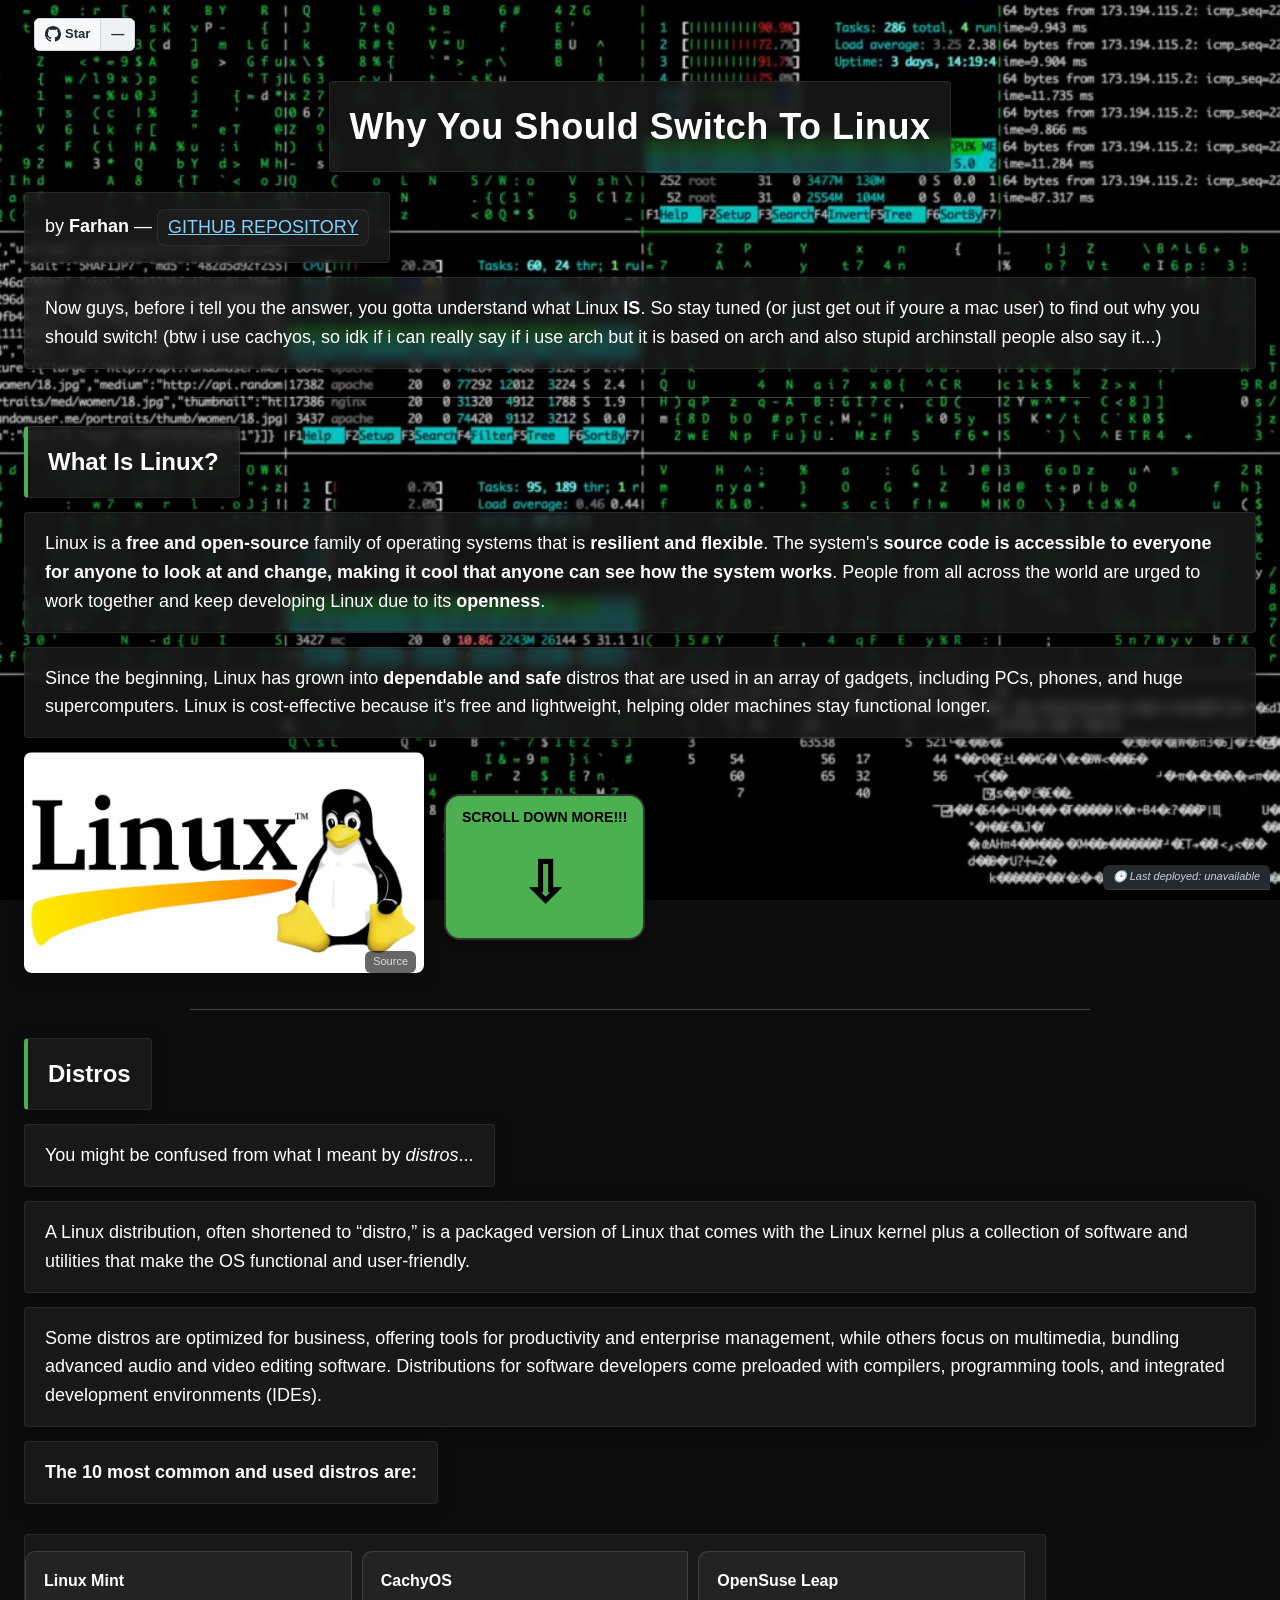
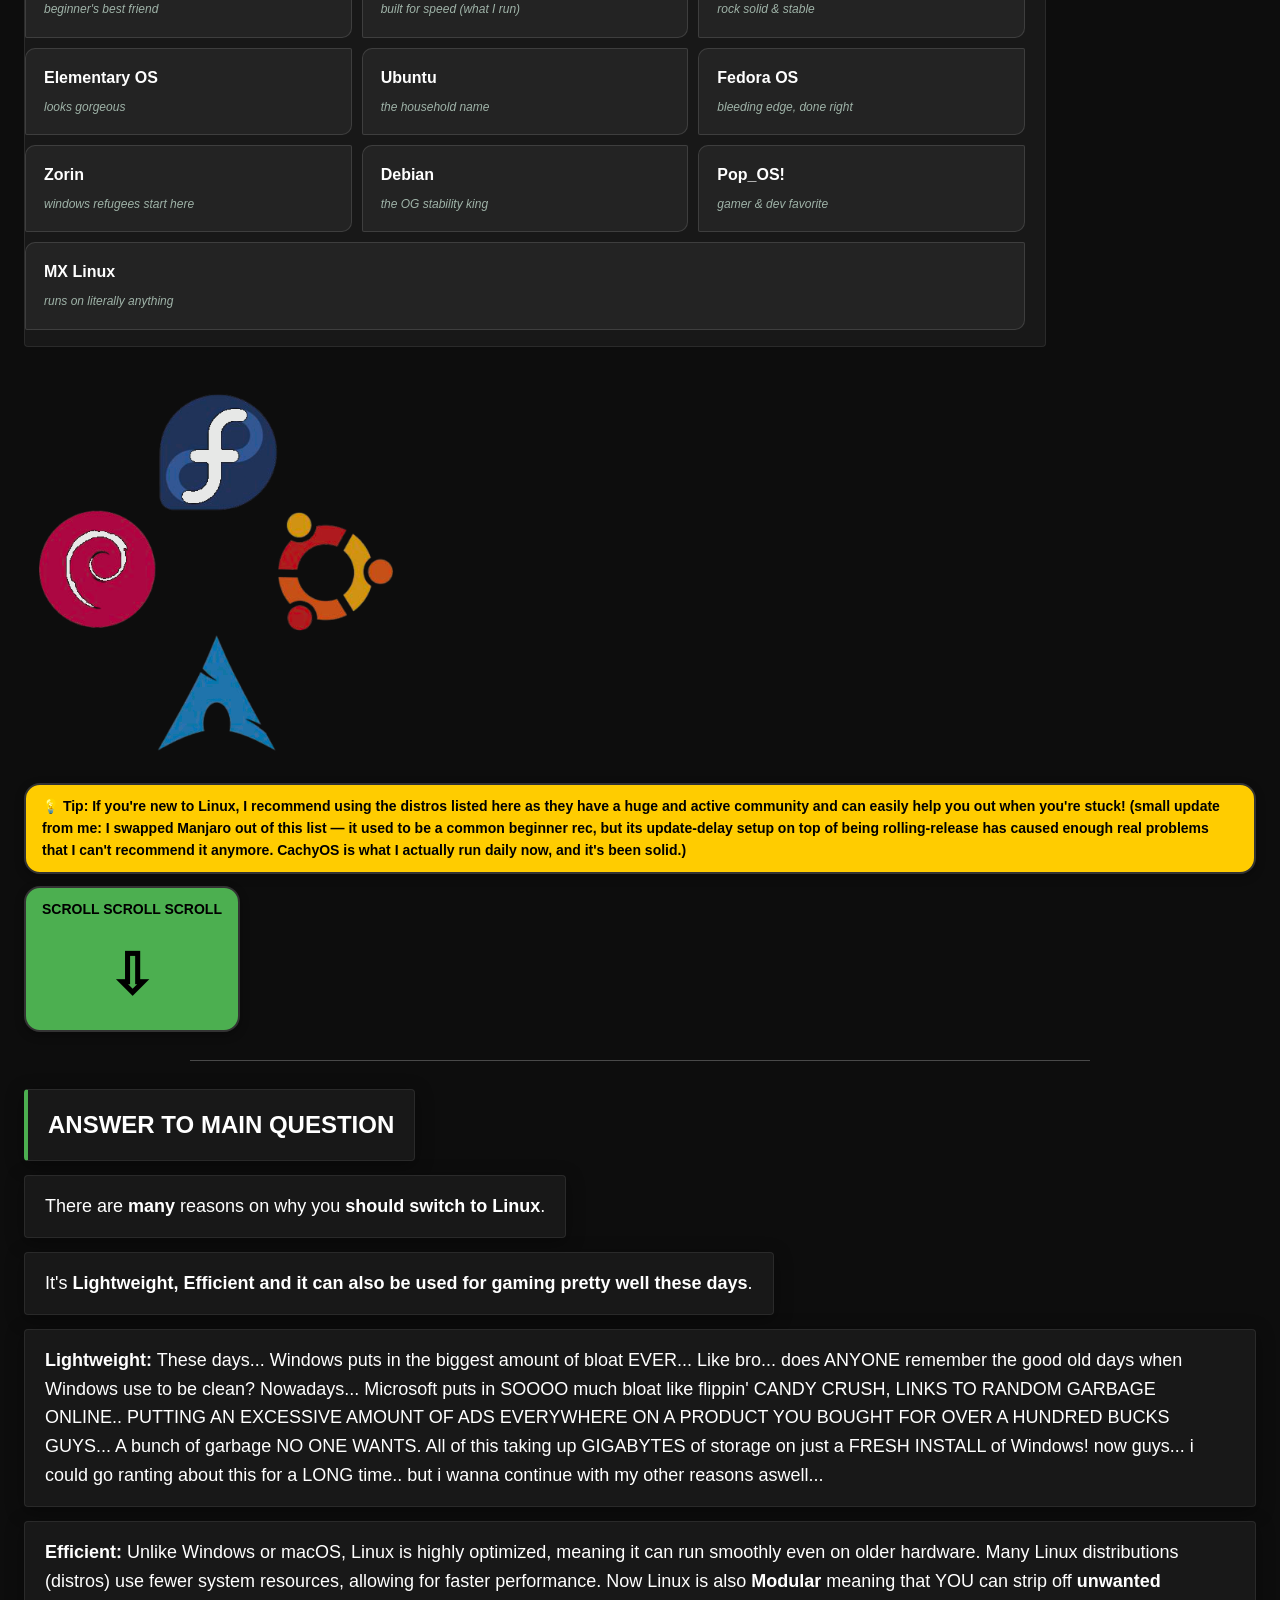
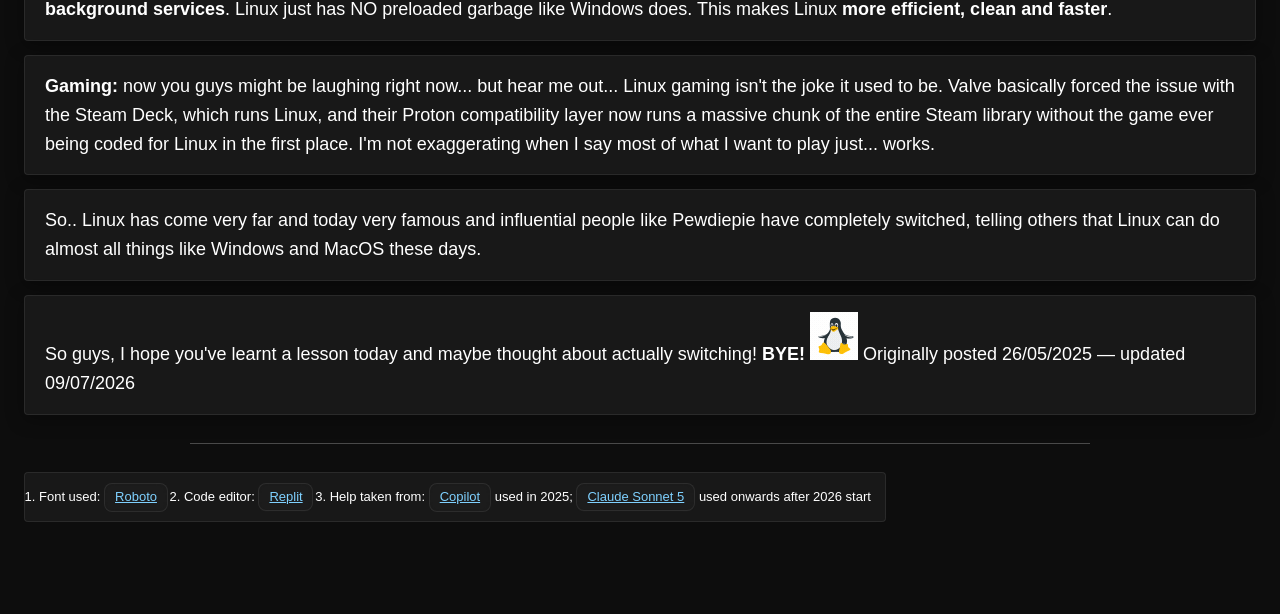
==== commit 2a1f823f: "Update stylesheet version and add video scrim" ====
--- a/index.html
+++ b/index.html
@@ -6,7 +6,7 @@
   <title>Why You Should Switch To Linux</title>
 
   <link rel="icon" type="image/x-icon" href="pics/scemer.ico">
-  <link rel="stylesheet" href="Style.css?v=29">
+  <link rel="stylesheet" href="Style.css?v=33">
   <link rel="preconnect" href="https://api.github.com">
   <link rel="preconnect" href="https://github.com">
 
@@ -29,6 +29,8 @@
     <source src="vids/hecker.webm" type="video/webm">
     <source src="vids/hecker.mp4" type="video/mp4">
   </video>
+
+  <div class="video-scrim"></div>
 
   <div class="page-content">
 
--- a/Style.css
+++ b/Style.css
@@ -38,7 +38,7 @@
   backdrop-filter: blur(6px);
   -webkit-backdrop-filter: blur(6px);
   padding: 16px 20px;
-  border-radius: 12px;
+  border-radius: 4px;
   border: 1px solid rgba(255, 255, 255, 0.08);
   width: fit-content;
   max-width: 100%;
@@ -54,6 +54,7 @@
   padding: 3px 10px;
   display: inline-block;
   vertical-align: middle;
+  border-radius: 8px;
   color: #7fd1ff;
   text-decoration: underline;
   transition: color 0.2s var(--smooth-ease);
@@ -129,7 +130,7 @@
 .distro-card {
   background-color: rgba(255, 255, 255, 0.05);
   border: 1px solid rgba(255, 255, 255, 0.12);
-  border-radius: 10px;
+  border-radius: 10px 2px 10px 2px;
   padding: 16px 18px;
   min-width: 220px;
   flex: 1 1 220px;
@@ -171,7 +172,7 @@
   max-width: 100%;
   width: 400px;
   height: auto;
-  border-radius: 12px;
+  border-radius: 8px;
   box-shadow: 0 4px 18px rgba(0, 0, 0, 0.4);
   transition: transform 0.3s var(--smooth-ease);
 }
@@ -206,7 +207,7 @@
 
 .scroll-first, .fun-fact, .extra-box {
   padding: 10px 16px;
-  border-radius: 10px;
+  border-radius: 16px;
   font-size: 14px;
   font-weight: bold;
   border: 2px solid #333;
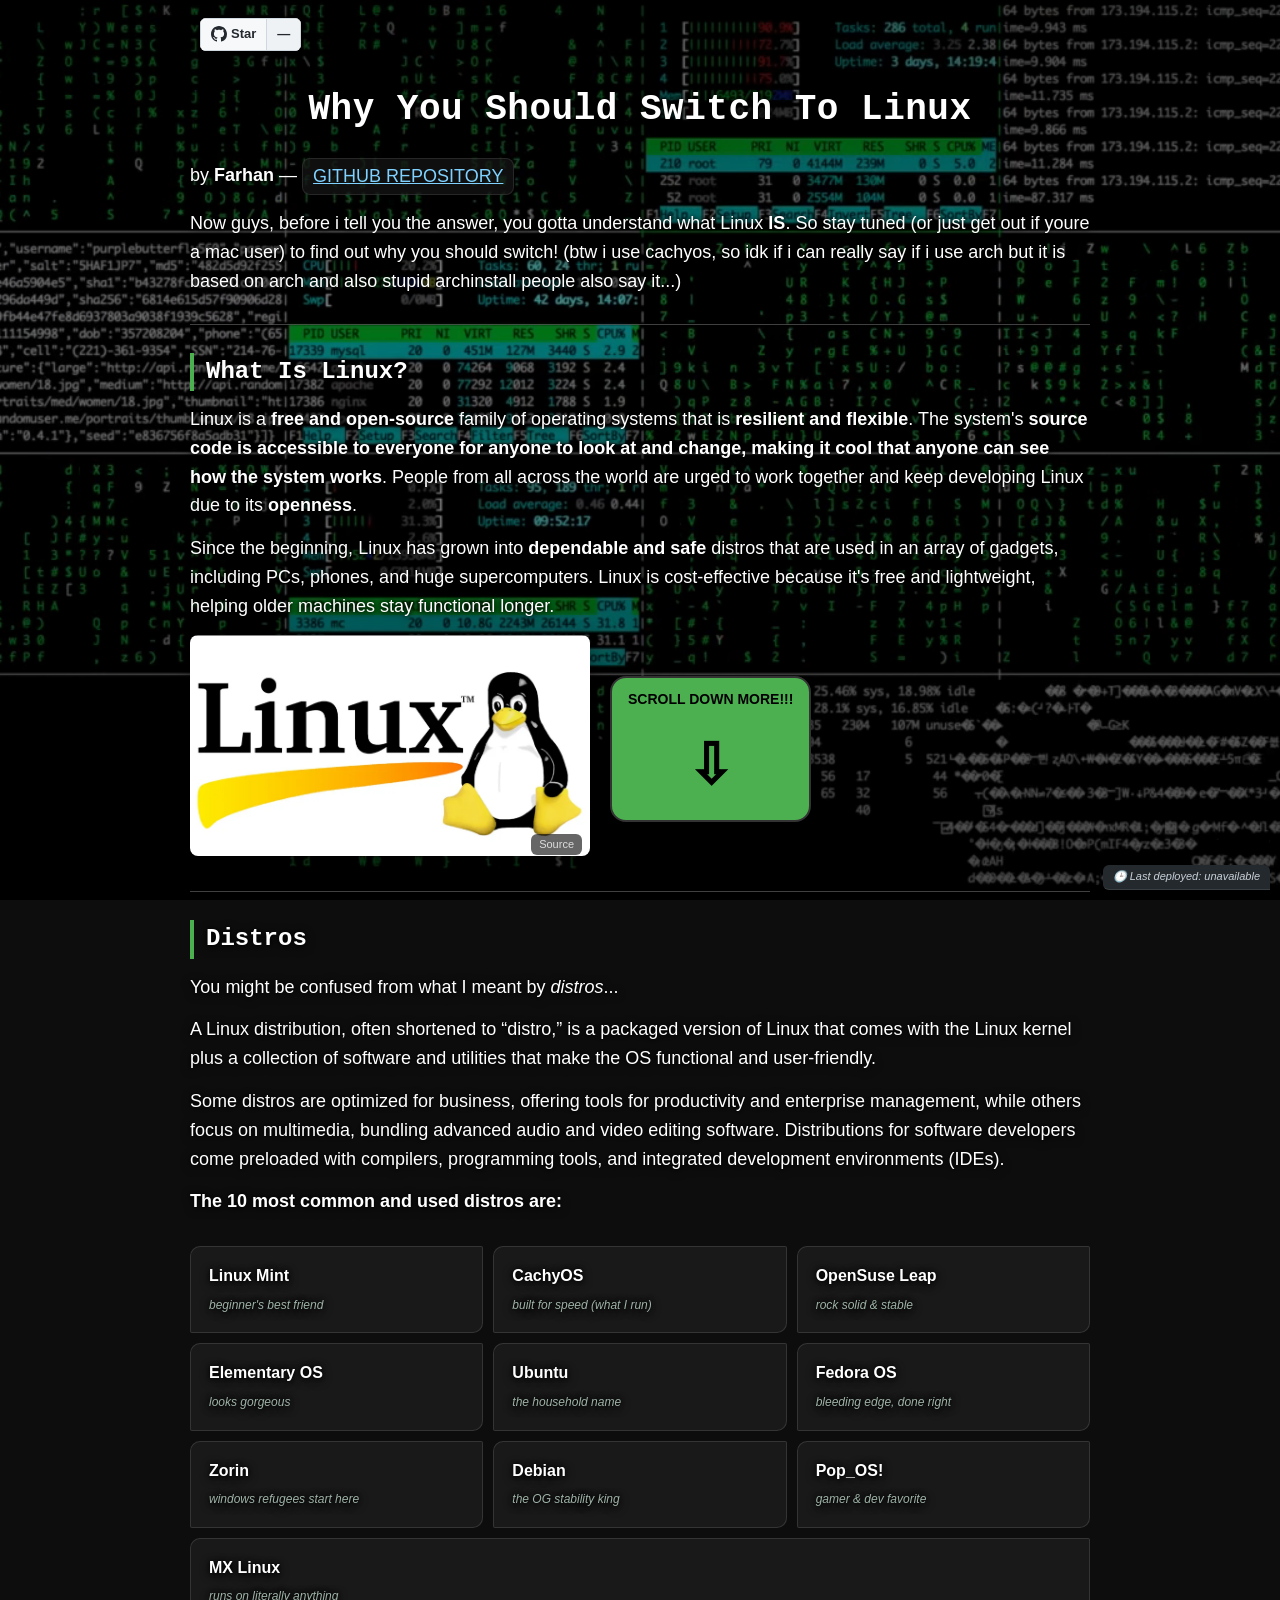
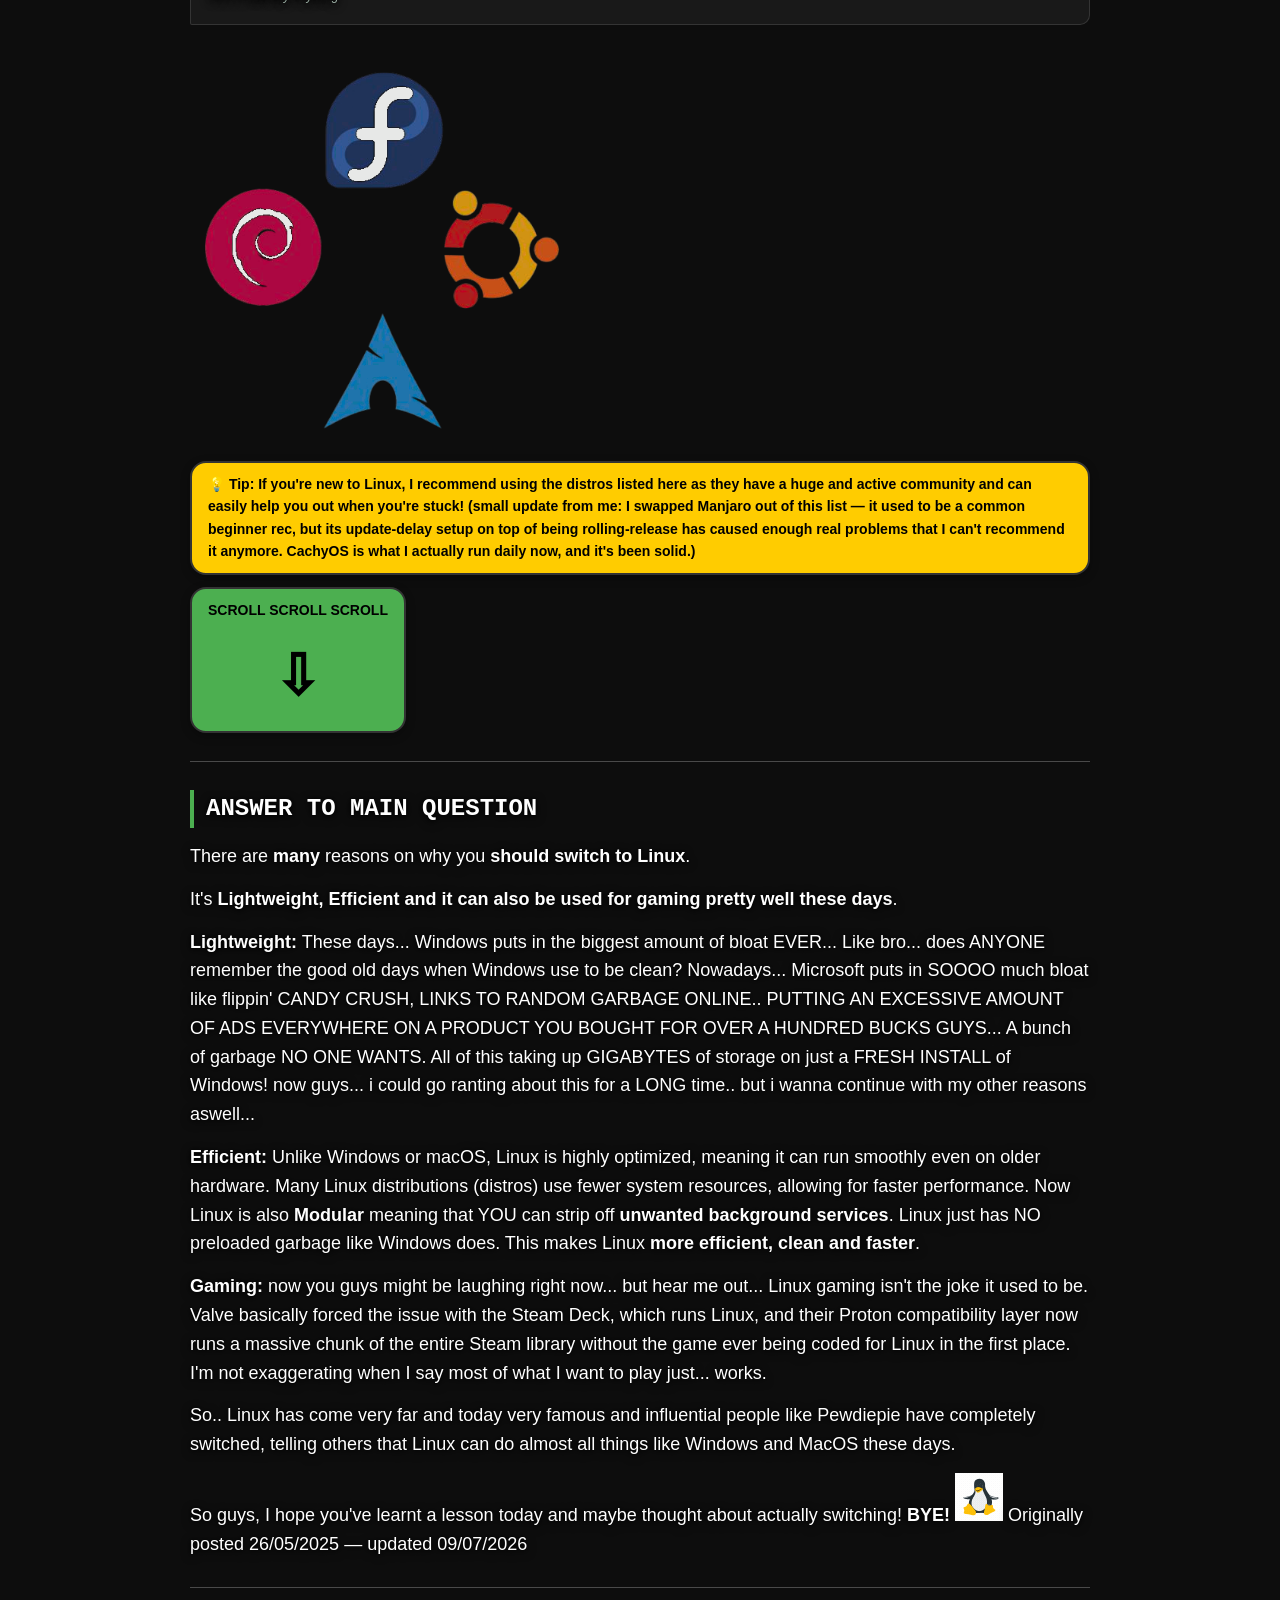
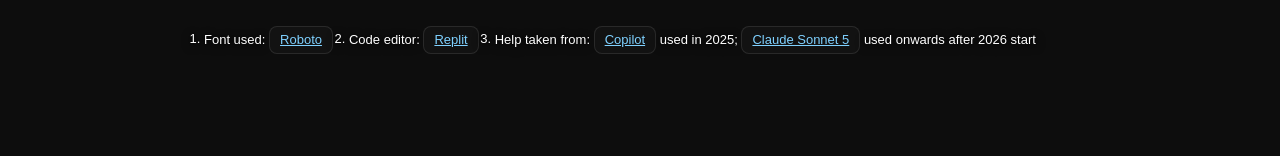
==== commit bc5d7422: "Update stylesheet version in index.html" ====
--- a/index.html
+++ b/index.html
@@ -6,7 +6,7 @@
   <title>Why You Should Switch To Linux</title>
 
   <link rel="icon" type="image/x-icon" href="pics/scemer.ico">
-  <link rel="stylesheet" href="Style.css?v=33">
+  <link rel="stylesheet" href="Style.css?v=34">
   <link rel="preconnect" href="https://api.github.com">
   <link rel="preconnect" href="https://github.com">
 
--- a/Style.css
+++ b/Style.css
@@ -27,27 +27,35 @@
   background-color: var(--bg-dark);
 }
 
+.video-scrim {
+  position: fixed;
+  top: 0;
+  left: 0;
+  width: 100vw;
+  height: 100vh;
+  background: linear-gradient(180deg, rgba(0, 0, 0, 0.6) 0%, rgba(0, 0, 0, 0.4) 35%, rgba(0, 0, 0, 0.65) 100%);
+  pointer-events: none;
+}
+
 /* Content layer */
 .page-content {
   position: relative;
   z-index: 1;
 }
 
-p, h1, h2, h3, ul, ol, a {
-  background-color: rgba(30, 30, 30, 0.72);
-  backdrop-filter: blur(6px);
-  -webkit-backdrop-filter: blur(6px);
-  padding: 16px 20px;
-  border-radius: 4px;
-  border: 1px solid rgba(255, 255, 255, 0.08);
-  width: fit-content;
-  max-width: 100%;
+header, main, footer {
+  max-width: 900px;
+  margin-left: auto;
+  margin-right: auto;
+}
+
+p, h1, h2, h3, ul, ol {
+  color: white;
+  text-shadow: 0 2px 10px rgba(0, 0, 0, 0.9), 0 0 4px rgba(0, 0, 0, 0.95);
 }
 
 p, h1, h2, h3 {
   margin: 14px 0;
-  box-shadow: 0 4px 18px rgba(0, 0, 0, 0.35);
-  color: white;
 }
 
 a {
@@ -55,14 +63,18 @@
   display: inline-block;
   vertical-align: middle;
   border-radius: 8px;
+  background-color: rgba(20, 20, 20, 0.75);
+  border: 1px solid rgba(255, 255, 255, 0.1);
   color: #7fd1ff;
   text-decoration: underline;
-  transition: color 0.2s var(--smooth-ease);
+  text-shadow: none;
+  transition: color 0.2s var(--smooth-ease), background-color 0.2s var(--smooth-ease);
 }
 
 a:hover,
 a:focus-visible {
   color: #b3e6ff;
+  background-color: rgba(30, 30, 30, 0.9);
 }
 
 li {
@@ -90,6 +102,7 @@
   margin: 20px auto;
   z-index: 2;
   font-weight: bold;
+  font-family: ui-monospace, "Cascadia Code", "Source Code Pro", Menlo, Consolas, monospace;
   letter-spacing: 0.5px;
   font-size: clamp(22px, 3vw + 12px, 36px);
 }
@@ -97,7 +110,9 @@
 /* subheadings */
 h2 {
   font-weight: bold;
+  font-family: ui-monospace, "Cascadia Code", "Source Code Pro", Menlo, Consolas, monospace;
   border-left: 4px solid #4caf50;
+  padding-left: 12px;
 }
 
 /* paragraphs */
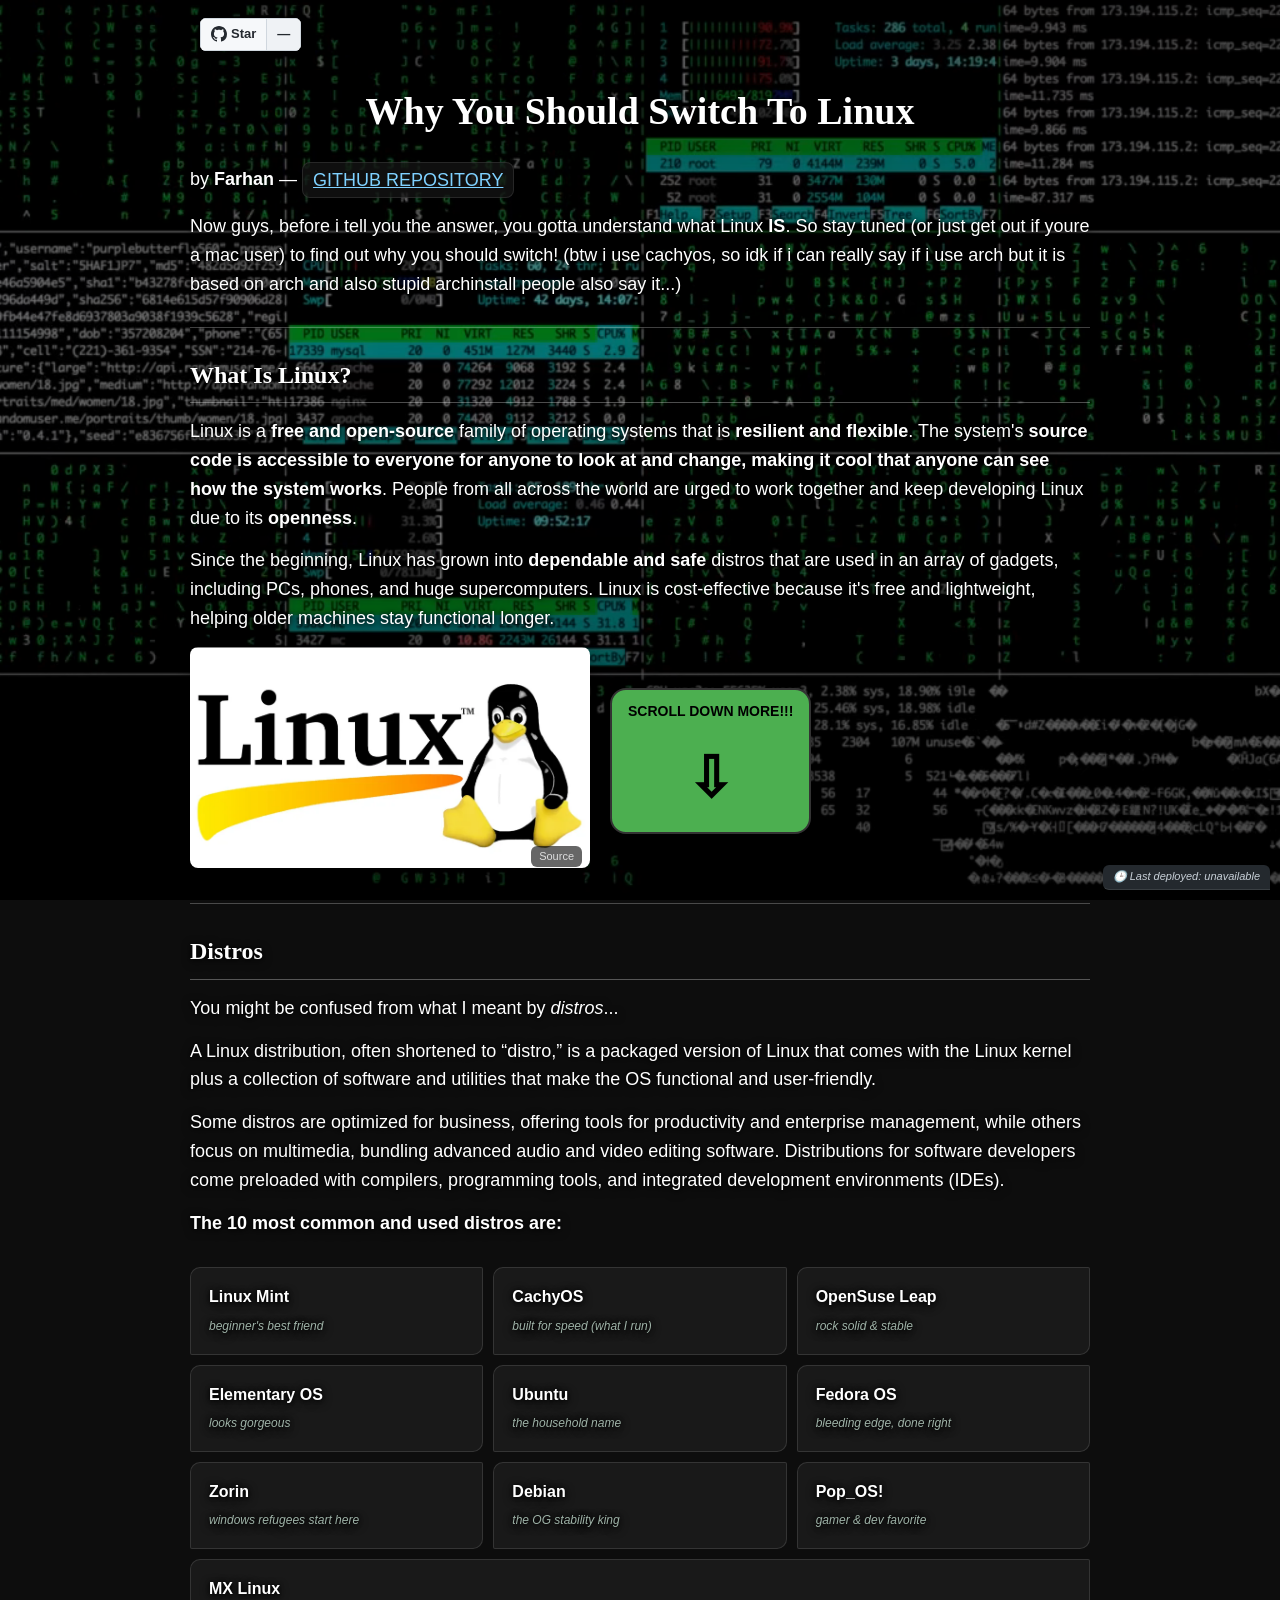
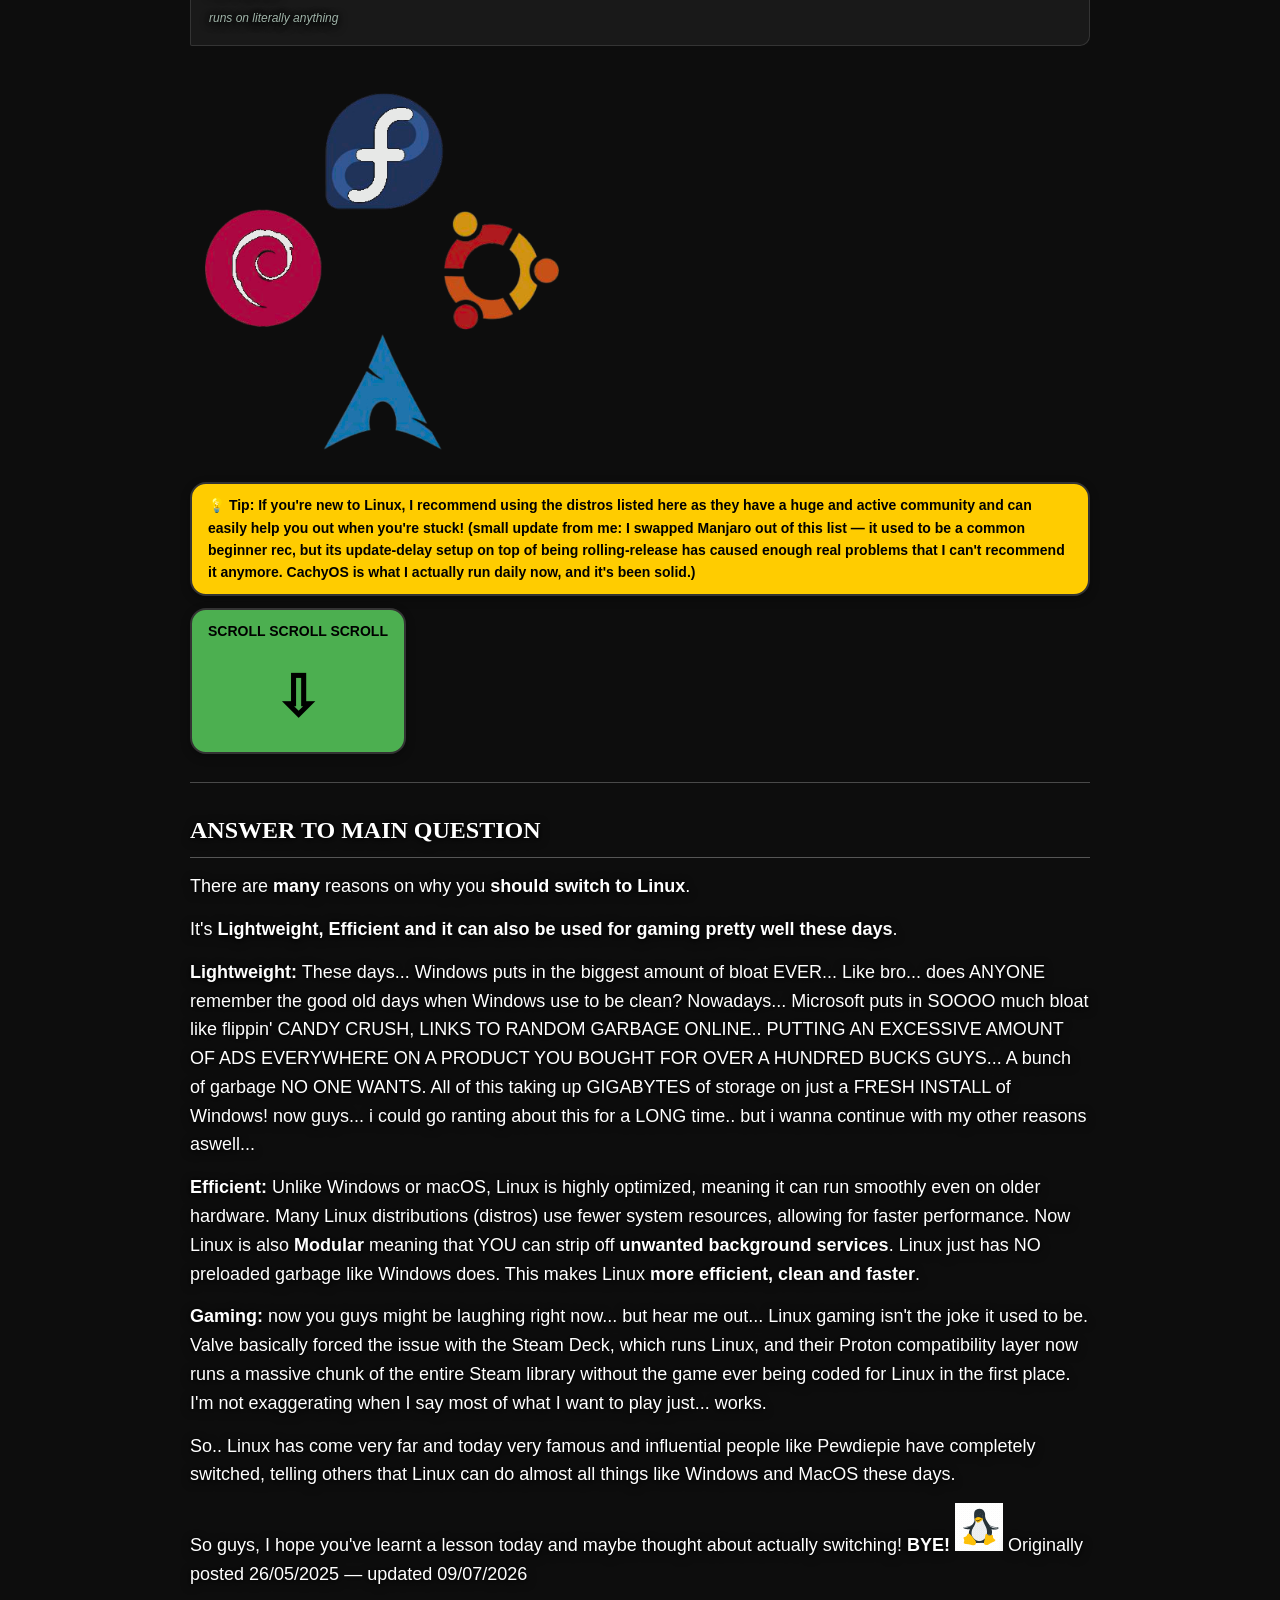
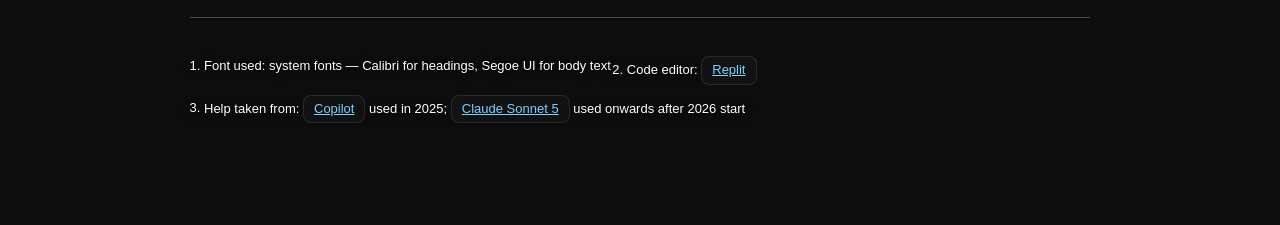
==== commit fedae145: "Update stylesheet version and footer font information" ====
--- a/index.html
+++ b/index.html
@@ -6,7 +6,7 @@
   <title>Why You Should Switch To Linux</title>
 
   <link rel="icon" type="image/x-icon" href="pics/scemer.ico">
-  <link rel="stylesheet" href="Style.css?v=34">
+  <link rel="stylesheet" href="Style.css?v=35">
   <link rel="preconnect" href="https://api.github.com">
   <link rel="preconnect" href="https://github.com">
 
@@ -156,7 +156,7 @@
 
   <footer>
     <ol>
-      <li>Font used: <a href="https://fonts.google.com/specimen/Roboto?preview.text=Hi">Roboto</a></li>
+      <li>Font used: system fonts &mdash; Calibri for headings, Segoe UI for body text</li>
       <li>Code editor: <a href="https://replit.com">Replit</a></li>
       <li>Help taken from: <a href="https://copilot.microsoft.com/">Copilot</a> used in 2025;
         <a href="https://claude.ai/new">Claude Sonnet 5</a> used onwards after 2026 start</li>
--- a/Style.css
+++ b/Style.css
@@ -101,18 +101,17 @@
   display: block;
   margin: 20px auto;
   z-index: 2;
-  font-weight: bold;
-  font-family: ui-monospace, "Cascadia Code", "Source Code Pro", Menlo, Consolas, monospace;
-  letter-spacing: 0.5px;
-  font-size: clamp(22px, 3vw + 12px, 36px);
+  font-weight: 600;
+  font-family: Georgia, "Times New Roman", Times, serif;
+  font-size: clamp(24px, 3vw + 12px, 38px);
 }
 
 /* subheadings */
 h2 {
-  font-weight: bold;
-  font-family: ui-monospace, "Cascadia Code", "Source Code Pro", Menlo, Consolas, monospace;
-  border-left: 4px solid #4caf50;
-  padding-left: 12px;
+  font-weight: 600;
+  font-family: Georgia, "Times New Roman", Times, serif;
+  border-bottom: 1px solid rgba(255, 255, 255, 0.3);
+  padding-bottom: 8px;
 }
 
 /* paragraphs */
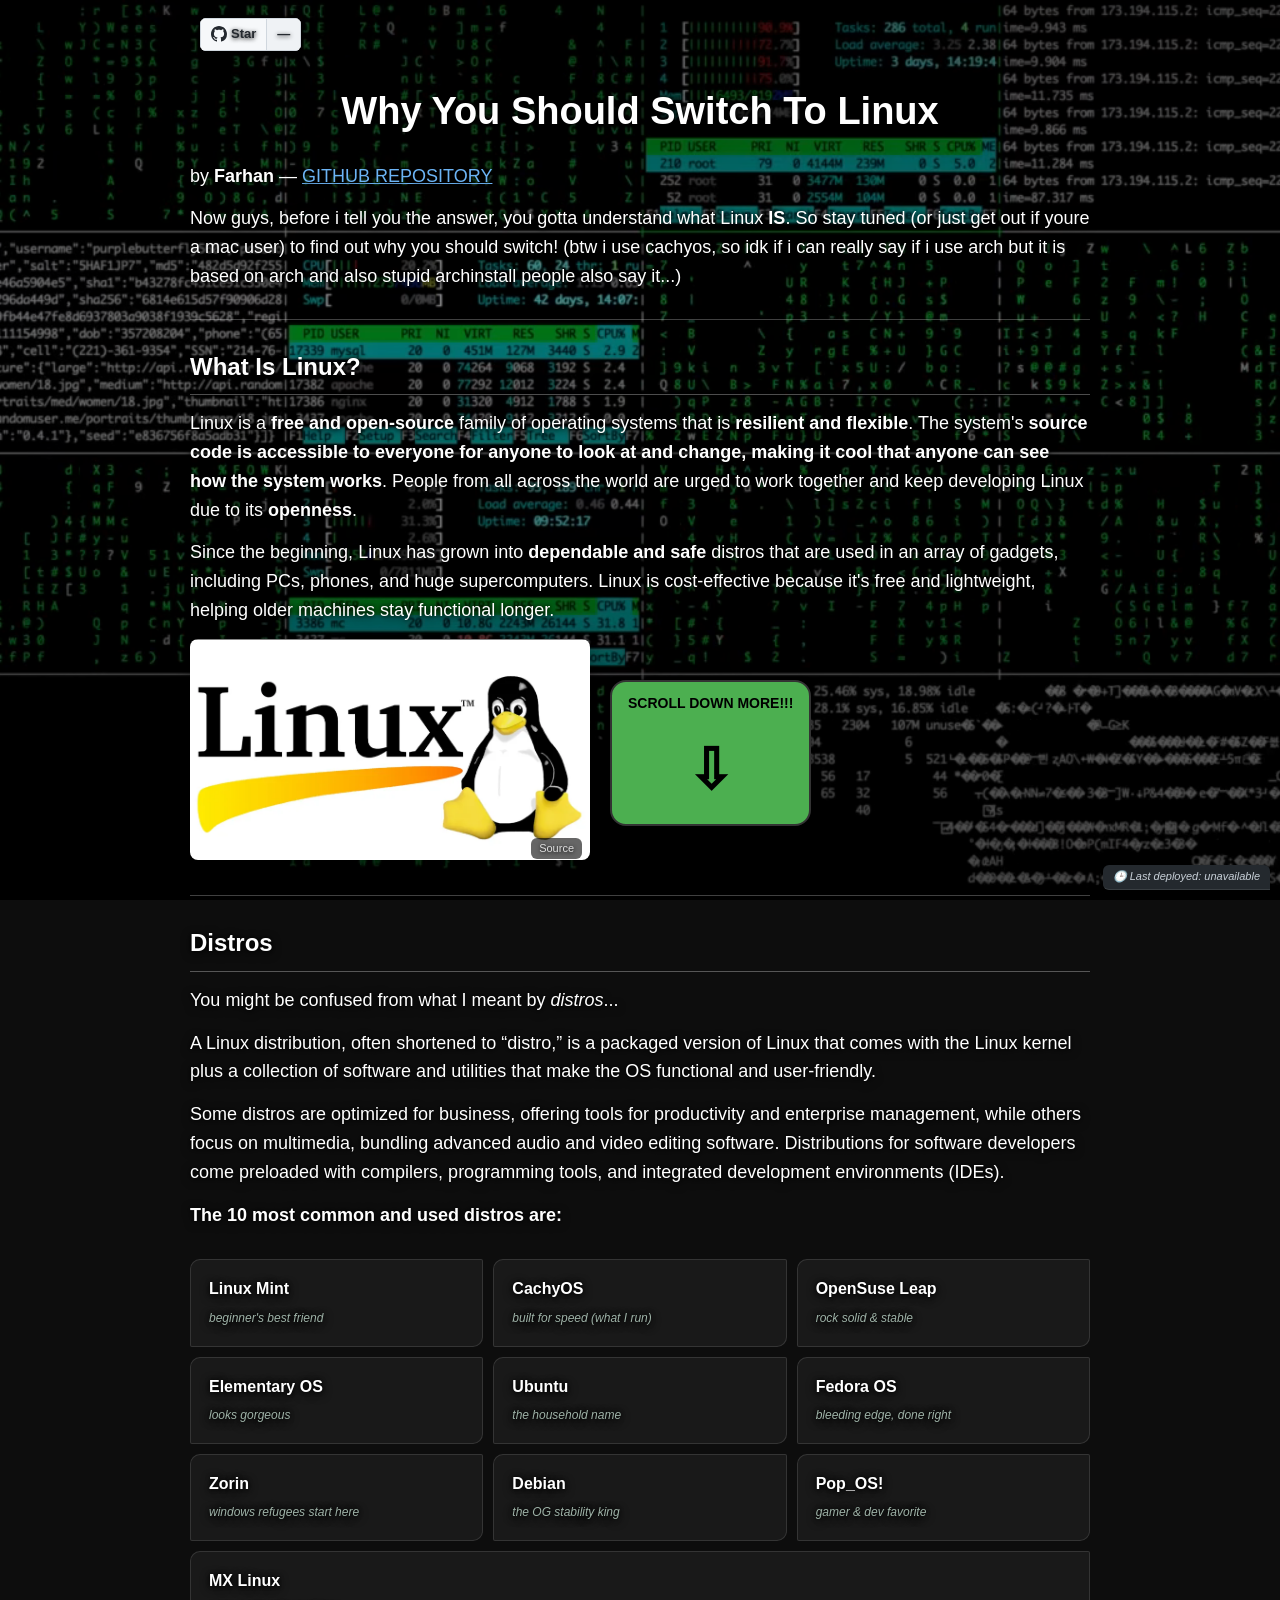
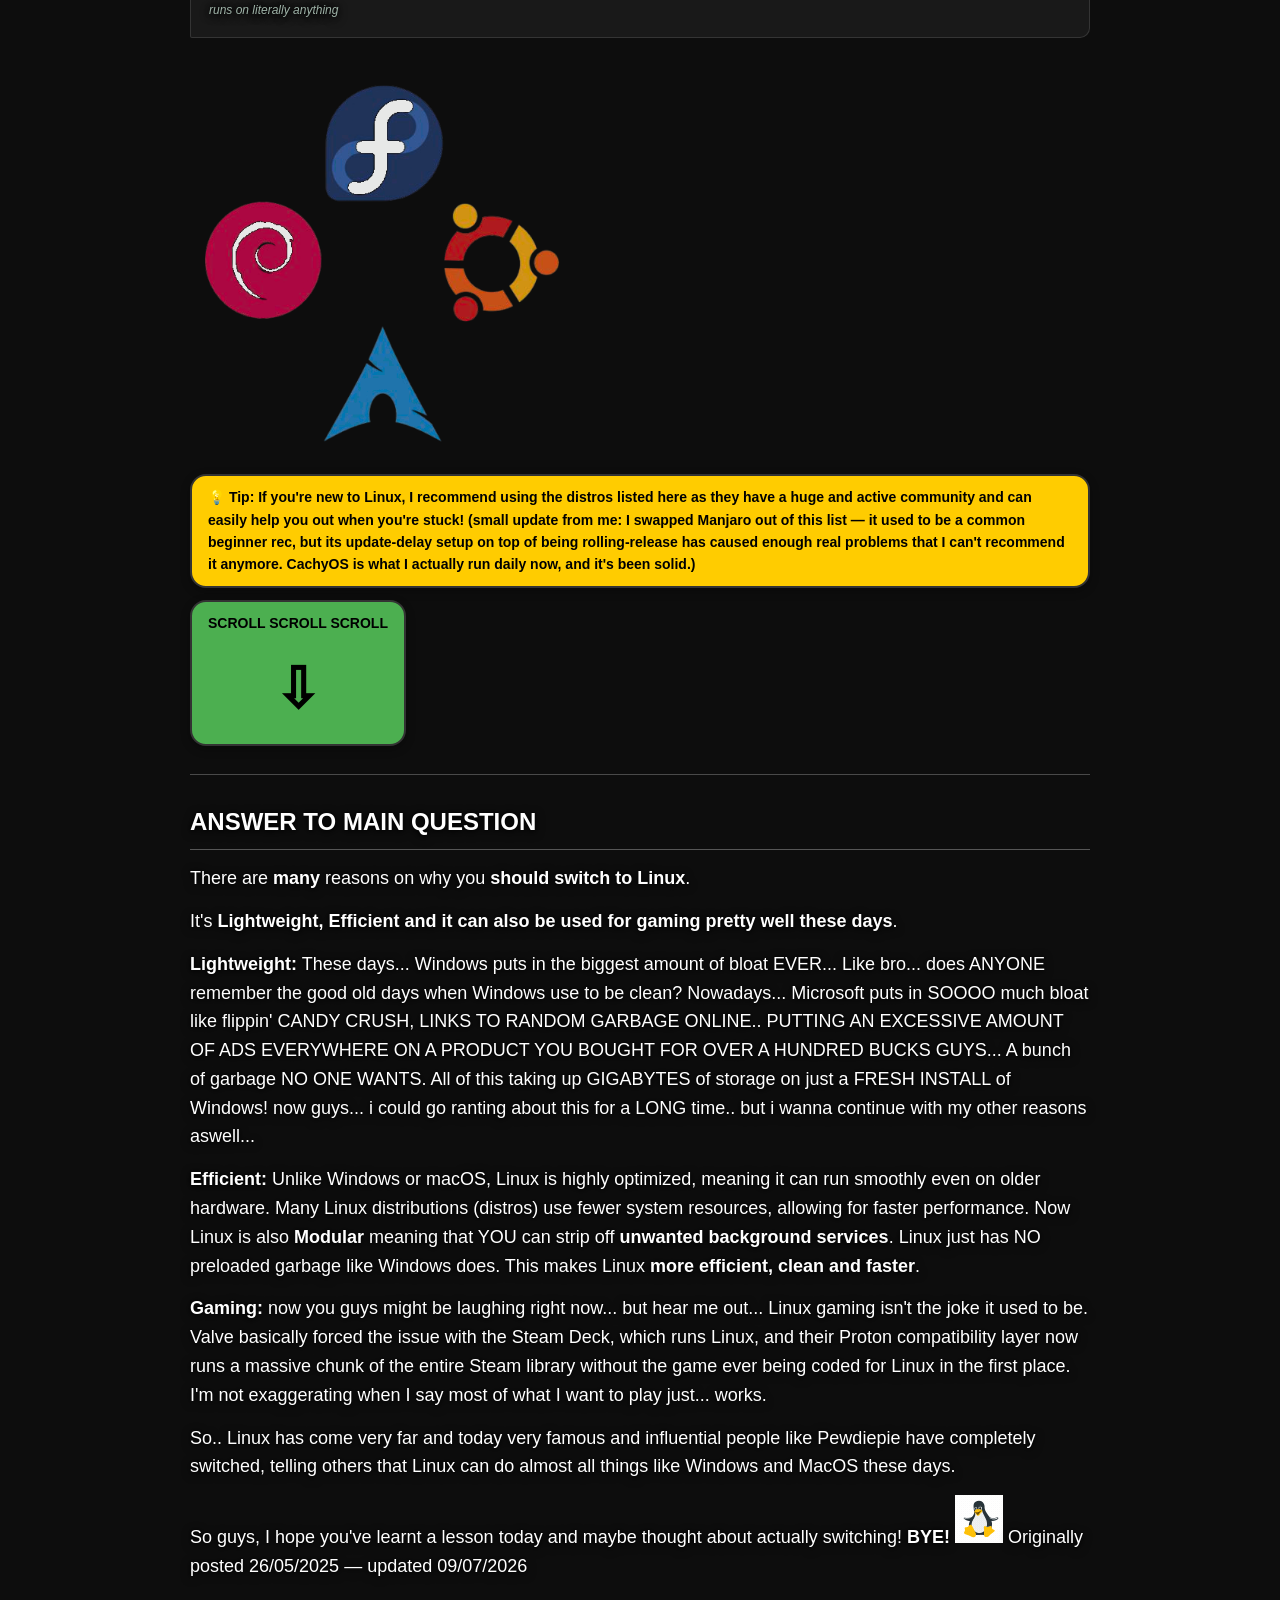
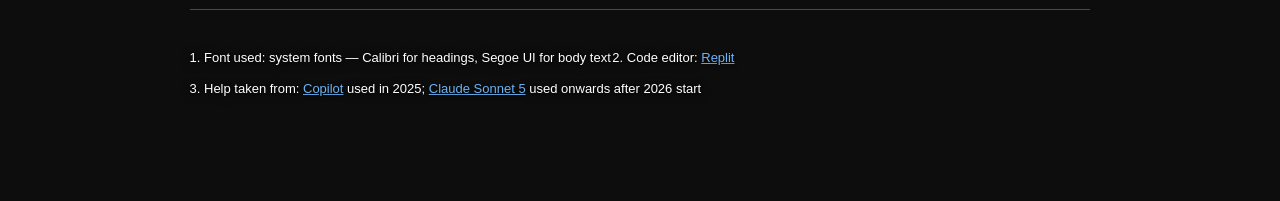
==== commit 54af6898: "Update stylesheet version in index.html" ====
--- a/index.html
+++ b/index.html
@@ -6,7 +6,7 @@
   <title>Why You Should Switch To Linux</title>
 
   <link rel="icon" type="image/x-icon" href="pics/scemer.ico">
-  <link rel="stylesheet" href="Style.css?v=35">
+  <link rel="stylesheet" href="Style.css?v=36">
   <link rel="preconnect" href="https://api.github.com">
   <link rel="preconnect" href="https://github.com">
 
--- a/Style.css
+++ b/Style.css
@@ -59,22 +59,15 @@
 }
 
 a {
-  padding: 3px 10px;
-  display: inline-block;
-  vertical-align: middle;
-  border-radius: 8px;
-  background-color: rgba(20, 20, 20, 0.75);
-  border: 1px solid rgba(255, 255, 255, 0.1);
-  color: #7fd1ff;
+  color: #6cb4f5;
   text-decoration: underline;
-  text-shadow: none;
-  transition: color 0.2s var(--smooth-ease), background-color 0.2s var(--smooth-ease);
+  text-shadow: 0 1px 4px rgba(0, 0, 0, 0.9);
+  transition: color 0.2s var(--smooth-ease);
 }
 
 a:hover,
 a:focus-visible {
-  color: #b3e6ff;
-  background-color: rgba(30, 30, 30, 0.9);
+  color: #a3d1ff;
 }
 
 li {
@@ -102,14 +95,14 @@
   margin: 20px auto;
   z-index: 2;
   font-weight: 600;
-  font-family: Georgia, "Times New Roman", Times, serif;
+  font-family: Calibri, Candara, Segoe, "Segoe UI", Optima, Arial, sans-serif;
   font-size: clamp(24px, 3vw + 12px, 38px);
 }
 
 /* subheadings */
 h2 {
   font-weight: 600;
-  font-family: Georgia, "Times New Roman", Times, serif;
+  font-family: Calibri, Candara, Segoe, "Segoe UI", Optima, Arial, sans-serif;
   border-bottom: 1px solid rgba(255, 255, 255, 0.3);
   padding-bottom: 8px;
 }
